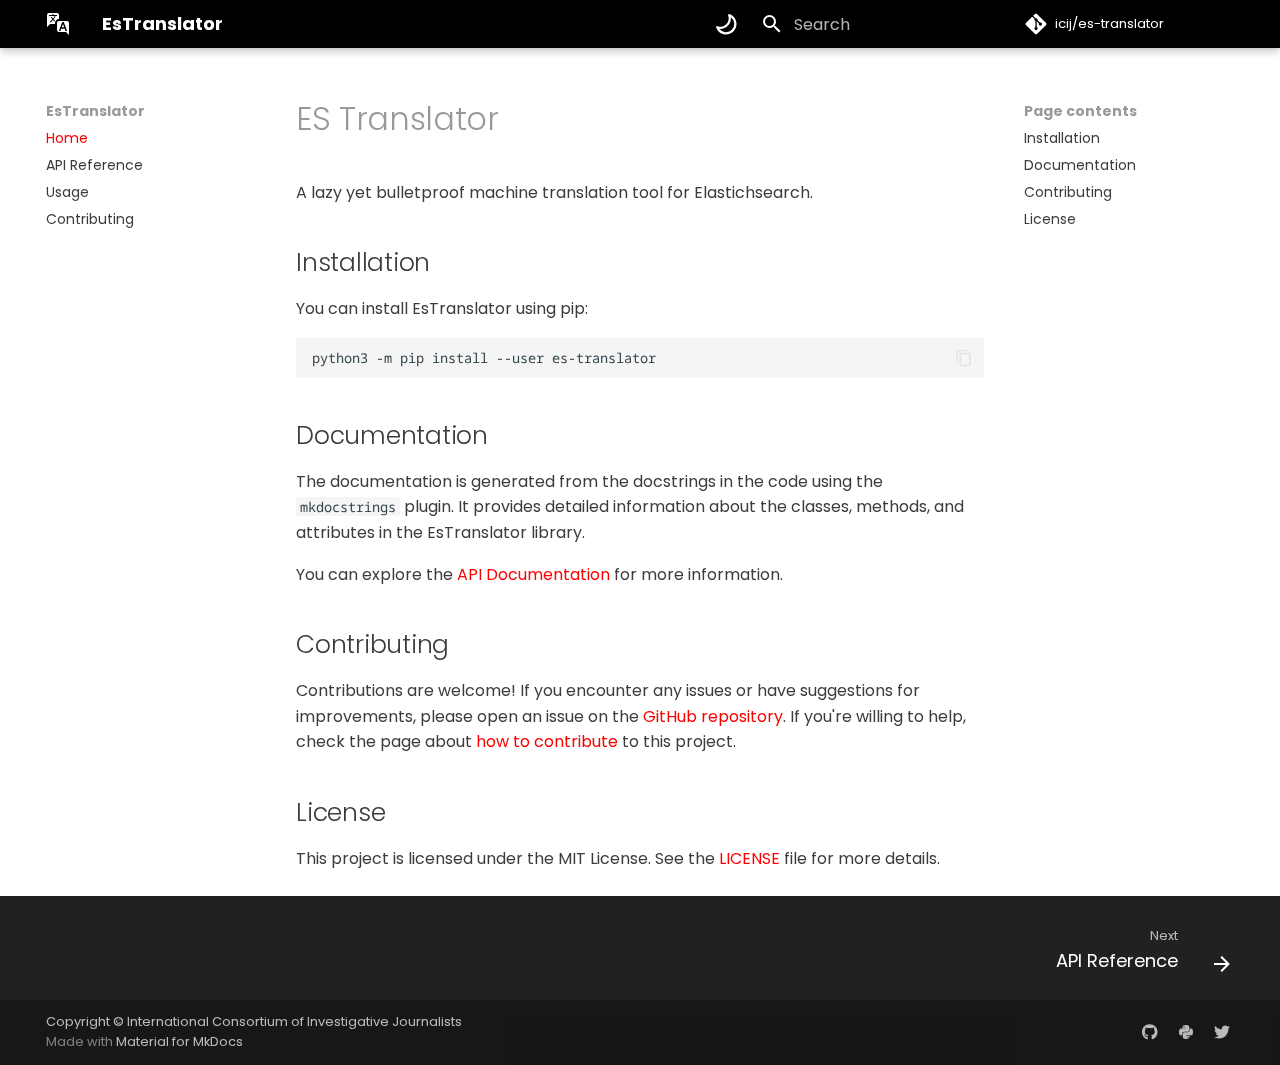
==== index.html @ 45d52f70 "Deployed 15269f0 with MkDocs version: 1.4.3" ====
<!doctype html><html lang=en class=no-js> <head><meta charset=utf-8><meta name=viewport content="width=device-width,initial-scale=1"><meta name=description content="A lazy yet bulletproof machine translation tool for Elastichsearch."><link href=api/ rel=next><link rel=icon href=.><meta name=generator content="mkdocs-1.4.3, mkdocs-material-9.1.16"><title>EsTranslator</title><link rel=stylesheet href=assets/stylesheets/main.26e3688c.min.css><link rel=stylesheet href=assets/stylesheets/palette.ecc896b0.min.css><link rel=preconnect href=https://fonts.gstatic.com crossorigin><link rel=stylesheet href="https://fonts.googleapis.com/css?family=Poppins:300,300i,400,400i,700,700i%7CNoto+Sans+Mono:400,400i,700,700i&display=fallback"><style>:root{--md-text-font:"Poppins";--md-code-font:"Noto Sans Mono"}</style><link rel=stylesheet href=assets/_mkdocstrings.css><link rel=stylesheet href=stylesheets/extra.css><script>__md_scope=new URL(".",location),__md_hash=e=>[...e].reduce((e,_)=>(e<<5)-e+_.charCodeAt(0),0),__md_get=(e,_=localStorage,t=__md_scope)=>JSON.parse(_.getItem(t.pathname+"."+e)),__md_set=(e,_,t=localStorage,a=__md_scope)=>{try{t.setItem(a.pathname+"."+e,JSON.stringify(_))}catch(e){}}</script><meta property=og:type content=website><meta property=og:title content=Home><meta property=og:description content="A lazy yet bulletproof machine translation tool for Elastichsearch."><meta property=og:image content=./assets/images/social/index.png><meta property=og:image:type content=image/png><meta property=og:image:width content=1200><meta property=og:image:height content=630><meta property=og:url content=None><meta name=twitter:card content=summary_large_image><meta name=twitter:title content=Home><meta name=twitter:description content="A lazy yet bulletproof machine translation tool for Elastichsearch."><meta name=twitter:image content=./assets/images/social/index.png></head> <body dir=ltr data-md-color-scheme=icij-light data-md-color-primary=indigo data-md-color-accent=indigo> <script>var palette=__md_get("__palette");if(palette&&"object"==typeof palette.color)for(var key of Object.keys(palette.color))document.body.setAttribute("data-md-color-"+key,palette.color[key])</script> <input class=md-toggle data-md-toggle=drawer type=checkbox id=__drawer autocomplete=off> <input class=md-toggle data-md-toggle=search type=checkbox id=__search autocomplete=off> <label class=md-overlay for=__drawer></label> <div data-md-component=skip> <a href=#es-translator class=md-skip> Skip to content </a> </div> <div data-md-component=announce> </div> <header class="md-header md-header--shadow" data-md-component=header> <nav class="md-header__inner md-grid" aria-label=Header> <a href=. title=EsTranslator class="md-header__button md-logo" aria-label=EsTranslator data-md-component=logo> <svg xmlns=http://www.w3.org/2000/svg viewbox="0 0 24 24"><path d="M11 1H3c-1.1 0-2 .9-2 2v12l3-3h5v-1c0-2.2 1.79-4 4-4V3c0-1.1-.9-2-2-2m0 3H9.5c-.34 1.19-.96 2.3-1.82 3.26l-.02.02 1.26 1.25-.37 1.01L7 8l-2.5 2.5-.69-.73 2.53-2.49A8.58 8.58 0 0 1 4.86 5h.99c.31.6.69 1.17 1.15 1.68A7.69 7.69 0 0 0 8.57 4H3V3h3.5V2h1v1H11v1m10 5h-8c-1.1 0-2 .9-2 2v7c0 1.1.9 2 2 2h7l3 3V11c0-1.1-.9-2-2-2m-1.37 10-.85-2.25h-3.56L14.38 19h-1.5l3.37-9h1.5l3.38 9h-1.5M17 12l1.22 3.25h-2.43L17 12Z"/></svg> </a> <label class="md-header__button md-icon" for=__drawer> <svg xmlns=http://www.w3.org/2000/svg viewbox="0 0 24 24"><path d="M3 6h18v2H3V6m0 5h18v2H3v-2m0 5h18v2H3v-2Z"/></svg> </label> <div class=md-header__title data-md-component=header-title> <div class=md-header__ellipsis> <div class=md-header__topic> <span class=md-ellipsis> EsTranslator </span> </div> <div class=md-header__topic data-md-component=header-topic> <span class=md-ellipsis> Home </span> </div> </div> </div> <form class=md-header__option data-md-component=palette> <input class=md-option data-md-color-media="(prefers-color-scheme: light)" data-md-color-scheme=icij-light data-md-color-primary=indigo data-md-color-accent=indigo aria-label="Switch to dark theme" type=radio name=__palette id=__palette_1> <label class="md-header__button md-icon" title="Switch to dark theme" for=__palette_2 hidden> <svg xmlns=http://www.w3.org/2000/svg viewbox="0 0 16 16"><path d="M9.598 1.591a.749.749 0 0 1 .785-.175 7.001 7.001 0 1 1-8.967 8.967.75.75 0 0 1 .961-.96 5.5 5.5 0 0 0 7.046-7.046.75.75 0 0 1 .175-.786Zm1.616 1.945a7 7 0 0 1-7.678 7.678 5.499 5.499 0 1 0 7.678-7.678Z"/></svg> </label> <input class=md-option data-md-color-media="(prefers-color-scheme: dark)" data-md-color-scheme=icij-dark data-md-color-primary=indigo data-md-color-accent=indigo aria-label="Switch to light theme" type=radio name=__palette id=__palette_2> <label class="md-header__button md-icon" title="Switch to light theme" for=__palette_1 hidden> <svg xmlns=http://www.w3.org/2000/svg viewbox="0 0 16 16"><path d="M8 12a4 4 0 1 1 0-8 4 4 0 0 1 0 8Zm0-1.5a2.5 2.5 0 1 0 0-5 2.5 2.5 0 0 0 0 5Zm5.657-8.157a.75.75 0 0 1 0 1.061l-1.061 1.06a.749.749 0 0 1-1.275-.326.749.749 0 0 1 .215-.734l1.06-1.06a.75.75 0 0 1 1.06 0Zm-9.193 9.193a.75.75 0 0 1 0 1.06l-1.06 1.061a.75.75 0 1 1-1.061-1.06l1.06-1.061a.75.75 0 0 1 1.061 0ZM8 0a.75.75 0 0 1 .75.75v1.5a.75.75 0 0 1-1.5 0V.75A.75.75 0 0 1 8 0ZM3 8a.75.75 0 0 1-.75.75H.75a.75.75 0 0 1 0-1.5h1.5A.75.75 0 0 1 3 8Zm13 0a.75.75 0 0 1-.75.75h-1.5a.75.75 0 0 1 0-1.5h1.5A.75.75 0 0 1 16 8Zm-8 5a.75.75 0 0 1 .75.75v1.5a.75.75 0 0 1-1.5 0v-1.5A.75.75 0 0 1 8 13Zm3.536-1.464a.75.75 0 0 1 1.06 0l1.061 1.06a.75.75 0 0 1-1.06 1.061l-1.061-1.06a.75.75 0 0 1 0-1.061ZM2.343 2.343a.75.75 0 0 1 1.061 0l1.06 1.061a.751.751 0 0 1-.018 1.042.751.751 0 0 1-1.042.018l-1.06-1.06a.75.75 0 0 1 0-1.06Z"/></svg> </label> </form> <label class="md-header__button md-icon" for=__search> <svg xmlns=http://www.w3.org/2000/svg viewbox="0 0 24 24"><path d="M9.5 3A6.5 6.5 0 0 1 16 9.5c0 1.61-.59 3.09-1.56 4.23l.27.27h.79l5 5-1.5 1.5-5-5v-.79l-.27-.27A6.516 6.516 0 0 1 9.5 16 6.5 6.5 0 0 1 3 9.5 6.5 6.5 0 0 1 9.5 3m0 2C7 5 5 7 5 9.5S7 14 9.5 14 14 12 14 9.5 12 5 9.5 5Z"/></svg> </label> <div class=md-search data-md-component=search role=dialog> <label class=md-search__overlay for=__search></label> <div class=md-search__inner role=search> <form class=md-search__form name=search> <input type=text class=md-search__input name=query aria-label=Search placeholder=Search autocapitalize=off autocorrect=off autocomplete=off spellcheck=false data-md-component=search-query required> <label class="md-search__icon md-icon" for=__search> <svg xmlns=http://www.w3.org/2000/svg viewbox="0 0 24 24"><path d="M9.5 3A6.5 6.5 0 0 1 16 9.5c0 1.61-.59 3.09-1.56 4.23l.27.27h.79l5 5-1.5 1.5-5-5v-.79l-.27-.27A6.516 6.516 0 0 1 9.5 16 6.5 6.5 0 0 1 3 9.5 6.5 6.5 0 0 1 9.5 3m0 2C7 5 5 7 5 9.5S7 14 9.5 14 14 12 14 9.5 12 5 9.5 5Z"/></svg> <svg xmlns=http://www.w3.org/2000/svg viewbox="0 0 24 24"><path d="M20 11v2H8l5.5 5.5-1.42 1.42L4.16 12l7.92-7.92L13.5 5.5 8 11h12Z"/></svg> </label> <nav class=md-search__options aria-label=Search> <a href=javascript:void(0) class="md-search__icon md-icon" title=Share aria-label=Share data-clipboard data-clipboard-text data-md-component=search-share tabindex=-1> <svg xmlns=http://www.w3.org/2000/svg viewbox="0 0 24 24"><path d="M18 16.08c-.76 0-1.44.3-1.96.77L8.91 12.7c.05-.23.09-.46.09-.7 0-.24-.04-.47-.09-.7l7.05-4.11c.54.5 1.25.81 2.04.81a3 3 0 0 0 3-3 3 3 0 0 0-3-3 3 3 0 0 0-3 3c0 .24.04.47.09.7L8.04 9.81C7.5 9.31 6.79 9 6 9a3 3 0 0 0-3 3 3 3 0 0 0 3 3c.79 0 1.5-.31 2.04-.81l7.12 4.15c-.05.21-.08.43-.08.66 0 1.61 1.31 2.91 2.92 2.91 1.61 0 2.92-1.3 2.92-2.91A2.92 2.92 0 0 0 18 16.08Z"/></svg> </a> <button type=reset class="md-search__icon md-icon" title=Clear aria-label=Clear tabindex=-1> <svg xmlns=http://www.w3.org/2000/svg viewbox="0 0 24 24"><path d="M19 6.41 17.59 5 12 10.59 6.41 5 5 6.41 10.59 12 5 17.59 6.41 19 12 13.41 17.59 19 19 17.59 13.41 12 19 6.41Z"/></svg> </button> </nav> <div class=md-search__suggest data-md-component=search-suggest></div> </form> <div class=md-search__output> <div class=md-search__scrollwrap data-md-scrollfix> <div class=md-search-result data-md-component=search-result> <div class=md-search-result__meta> Initializing search </div> <ol class=md-search-result__list role=presentation></ol> </div> </div> </div> </div> </div> <div class=md-header__source> <a href=https://github.com/icij/es-translator title="Go to repository" class=md-source data-md-component=source> <div class="md-source__icon md-icon"> <svg xmlns=http://www.w3.org/2000/svg viewbox="0 0 448 512"><!-- Font Awesome Free 6.4.0 by @fontawesome - https://fontawesome.com License - https://fontawesome.com/license/free (Icons: CC BY 4.0, Fonts: SIL OFL 1.1, Code: MIT License) Copyright 2023 Fonticons, Inc.--><path d="M439.55 236.05 244 40.45a28.87 28.87 0 0 0-40.81 0l-40.66 40.63 51.52 51.52c27.06-9.14 52.68 16.77 43.39 43.68l49.66 49.66c34.23-11.8 61.18 31 35.47 56.69-26.49 26.49-70.21-2.87-56-37.34L240.22 199v121.85c25.3 12.54 22.26 41.85 9.08 55a34.34 34.34 0 0 1-48.55 0c-17.57-17.6-11.07-46.91 11.25-56v-123c-20.8-8.51-24.6-30.74-18.64-45L142.57 101 8.45 235.14a28.86 28.86 0 0 0 0 40.81l195.61 195.6a28.86 28.86 0 0 0 40.8 0l194.69-194.69a28.86 28.86 0 0 0 0-40.81z"/></svg> </div> <div class=md-source__repository> icij/es-translator </div> </a> </div> </nav> </header> <div class=md-container data-md-component=container> <main class=md-main data-md-component=main> <div class="md-main__inner md-grid"> <div class="md-sidebar md-sidebar--primary" data-md-component=sidebar data-md-type=navigation> <div class=md-sidebar__scrollwrap> <div class=md-sidebar__inner> <nav class="md-nav md-nav--primary" aria-label=Navigation data-md-level=0> <label class=md-nav__title for=__drawer> <a href=. title=EsTranslator class="md-nav__button md-logo" aria-label=EsTranslator data-md-component=logo> <svg xmlns=http://www.w3.org/2000/svg viewbox="0 0 24 24"><path d="M11 1H3c-1.1 0-2 .9-2 2v12l3-3h5v-1c0-2.2 1.79-4 4-4V3c0-1.1-.9-2-2-2m0 3H9.5c-.34 1.19-.96 2.3-1.82 3.26l-.02.02 1.26 1.25-.37 1.01L7 8l-2.5 2.5-.69-.73 2.53-2.49A8.58 8.58 0 0 1 4.86 5h.99c.31.6.69 1.17 1.15 1.68A7.69 7.69 0 0 0 8.57 4H3V3h3.5V2h1v1H11v1m10 5h-8c-1.1 0-2 .9-2 2v7c0 1.1.9 2 2 2h7l3 3V11c0-1.1-.9-2-2-2m-1.37 10-.85-2.25h-3.56L14.38 19h-1.5l3.37-9h1.5l3.38 9h-1.5M17 12l1.22 3.25h-2.43L17 12Z"/></svg> </a> EsTranslator </label> <div class=md-nav__source> <a href=https://github.com/icij/es-translator title="Go to repository" class=md-source data-md-component=source> <div class="md-source__icon md-icon"> <svg xmlns=http://www.w3.org/2000/svg viewbox="0 0 448 512"><!-- Font Awesome Free 6.4.0 by @fontawesome - https://fontawesome.com License - https://fontawesome.com/license/free (Icons: CC BY 4.0, Fonts: SIL OFL 1.1, Code: MIT License) Copyright 2023 Fonticons, Inc.--><path d="M439.55 236.05 244 40.45a28.87 28.87 0 0 0-40.81 0l-40.66 40.63 51.52 51.52c27.06-9.14 52.68 16.77 43.39 43.68l49.66 49.66c34.23-11.8 61.18 31 35.47 56.69-26.49 26.49-70.21-2.87-56-37.34L240.22 199v121.85c25.3 12.54 22.26 41.85 9.08 55a34.34 34.34 0 0 1-48.55 0c-17.57-17.6-11.07-46.91 11.25-56v-123c-20.8-8.51-24.6-30.74-18.64-45L142.57 101 8.45 235.14a28.86 28.86 0 0 0 0 40.81l195.61 195.6a28.86 28.86 0 0 0 40.8 0l194.69-194.69a28.86 28.86 0 0 0 0-40.81z"/></svg> </div> <div class=md-source__repository> icij/es-translator </div> </a> </div> <ul class=md-nav__list data-md-scrollfix> <li class="md-nav__item md-nav__item--active"> <input class="md-nav__toggle md-toggle" type=checkbox id=__toc> <label class="md-nav__link md-nav__link--active" for=__toc> Home <span class="md-nav__icon md-icon"></span> </label> <a href=. class="md-nav__link md-nav__link--active"> Home </a> <nav class="md-nav md-nav--secondary" aria-label="Page contents"> <label class=md-nav__title for=__toc> <span class="md-nav__icon md-icon"></span> Page contents </label> <ul class=md-nav__list data-md-component=toc data-md-scrollfix> <li class=md-nav__item> <a href=#installation class=md-nav__link> Installation </a> </li> <li class=md-nav__item> <a href=#documentation class=md-nav__link> Documentation </a> </li> <li class=md-nav__item> <a href=#contributing class=md-nav__link> Contributing </a> </li> <li class=md-nav__item> <a href=#license class=md-nav__link> License </a> </li> </ul> </nav> </li> <li class=md-nav__item> <a href=api/ class=md-nav__link> API Reference </a> </li> <li class=md-nav__item> <a href=usage/ class=md-nav__link> Usage </a> </li> <li class=md-nav__item> <a href=contributing/ class=md-nav__link> Contributing </a> </li> </ul> </nav> </div> </div> </div> <div class="md-sidebar md-sidebar--secondary" data-md-component=sidebar data-md-type=toc> <div class=md-sidebar__scrollwrap> <div class=md-sidebar__inner> <nav class="md-nav md-nav--secondary" aria-label="Page contents"> <label class=md-nav__title for=__toc> <span class="md-nav__icon md-icon"></span> Page contents </label> <ul class=md-nav__list data-md-component=toc data-md-scrollfix> <li class=md-nav__item> <a href=#installation class=md-nav__link> Installation </a> </li> <li class=md-nav__item> <a href=#documentation class=md-nav__link> Documentation </a> </li> <li class=md-nav__item> <a href=#contributing class=md-nav__link> Contributing </a> </li> <li class=md-nav__item> <a href=#license class=md-nav__link> License </a> </li> </ul> </nav> </div> </div> </div> <div class=md-content data-md-component=content> <article class="md-content__inner md-typeset"> <h1 id=es-translator>ES Translator <a href=https://github.com/ICIJ/es-translator/actions><img alt src=https://img.shields.io/github/actions/workflow/status/icij/es-translator/main.yml></a> <a href=https://pypi.org/project/es-translator/ ><img alt src=https://img.shields.io/pypi/pyversions/es-translator></a><a class=headerlink href=#es-translator title="Permanent link">&para;</a></h1> <p>A lazy yet bulletproof machine translation tool for Elastichsearch.</p> <h2 id=installation>Installation<a class=headerlink href=#installation title="Permanent link">&para;</a></h2> <p>You can install EsTranslator using pip:</p> <div class=highlight><pre><span></span><code>python3<span class=w> </span>-m<span class=w> </span>pip<span class=w> </span>install<span class=w> </span>--user<span class=w> </span>es-translator
</code></pre></div> <h2 id=documentation>Documentation<a class=headerlink href=#documentation title="Permanent link">&para;</a></h2> <p>The documentation is generated from the docstrings in the code using the <code>mkdocstrings</code> plugin. It provides detailed information about the classes, methods, and attributes in the EsTranslator library.</p> <p>You can explore the <a href=api/ >API Documentation</a> for more information.</p> <h2 id=contributing>Contributing<a class=headerlink href=#contributing title="Permanent link">&para;</a></h2> <p>Contributions are welcome! If you encounter any issues or have suggestions for improvements, please open an issue on the <a href=https://github.com/icij/es-translator>GitHub repository</a>. If you're willing to help, check the page about <a href=contributing/ >how to contribute</a> to this project.</p> <h2 id=license>License<a class=headerlink href=#license title="Permanent link">&para;</a></h2> <p>This project is licensed under the MIT License. See the <a href=https://github.com/icij/es-translator/blob/main/LICENSE.md>LICENSE</a> file for more details.</p> </article> </div> <script>var tabs=__md_get("__tabs");if(Array.isArray(tabs))e:for(var set of document.querySelectorAll(".tabbed-set")){var tab,labels=set.querySelector(".tabbed-labels");for(tab of tabs)for(var label of labels.getElementsByTagName("label"))if(label.innerText.trim()===tab){var input=document.getElementById(label.htmlFor);input.checked=!0;continue e}}</script> </div> <button type=button class="md-top md-icon" data-md-component=top hidden> <svg xmlns=http://www.w3.org/2000/svg viewbox="0 0 24 24"><path d="M13 20h-2V8l-5.5 5.5-1.42-1.42L12 4.16l7.92 7.92-1.42 1.42L13 8v12Z"/></svg> Back to top </button> </main> <footer class=md-footer> <nav class="md-footer__inner md-grid" aria-label=Footer> <a href=api/ class="md-footer__link md-footer__link--next" aria-label="Next: API Reference" rel=next> <div class=md-footer__title> <span class=md-footer__direction> Next </span> <div class=md-ellipsis> API Reference </div> </div> <div class="md-footer__button md-icon"> <svg xmlns=http://www.w3.org/2000/svg viewbox="0 0 24 24"><path d="M4 11v2h12l-5.5 5.5 1.42 1.42L19.84 12l-7.92-7.92L10.5 5.5 16 11H4Z"/></svg> </div> </a> </nav> <div class="md-footer-meta md-typeset"> <div class="md-footer-meta__inner md-grid"> <div class=md-copyright> <div class=md-copyright__highlight> Copyright &copy; International Consortium of Investigative Journalists </div> Made with <a href=https://squidfunk.github.io/mkdocs-material/ target=_blank rel=noopener> Material for MkDocs </a> </div> <div class=md-social> <a href=https://github.com/ICIJ/es-translator target=_blank rel=noopener title=github.com class=md-social__link> <svg xmlns=http://www.w3.org/2000/svg viewbox="0 0 496 512"><!-- Font Awesome Free 6.4.0 by @fontawesome - https://fontawesome.com License - https://fontawesome.com/license/free (Icons: CC BY 4.0, Fonts: SIL OFL 1.1, Code: MIT License) Copyright 2023 Fonticons, Inc.--><path d="M165.9 397.4c0 2-2.3 3.6-5.2 3.6-3.3.3-5.6-1.3-5.6-3.6 0-2 2.3-3.6 5.2-3.6 3-.3 5.6 1.3 5.6 3.6zm-31.1-4.5c-.7 2 1.3 4.3 4.3 4.9 2.6 1 5.6 0 6.2-2s-1.3-4.3-4.3-5.2c-2.6-.7-5.5.3-6.2 2.3zm44.2-1.7c-2.9.7-4.9 2.6-4.6 4.9.3 2 2.9 3.3 5.9 2.6 2.9-.7 4.9-2.6 4.6-4.6-.3-1.9-3-3.2-5.9-2.9zM244.8 8C106.1 8 0 113.3 0 252c0 110.9 69.8 205.8 169.5 239.2 12.8 2.3 17.3-5.6 17.3-12.1 0-6.2-.3-40.4-.3-61.4 0 0-70 15-84.7-29.8 0 0-11.4-29.1-27.8-36.6 0 0-22.9-15.7 1.6-15.4 0 0 24.9 2 38.6 25.8 21.9 38.6 58.6 27.5 72.9 20.9 2.3-16 8.8-27.1 16-33.7-55.9-6.2-112.3-14.3-112.3-110.5 0-27.5 7.6-41.3 23.6-58.9-2.6-6.5-11.1-33.3 2.6-67.9 20.9-6.5 69 27 69 27 20-5.6 41.5-8.5 62.8-8.5s42.8 2.9 62.8 8.5c0 0 48.1-33.6 69-27 13.7 34.7 5.2 61.4 2.6 67.9 16 17.7 25.8 31.5 25.8 58.9 0 96.5-58.9 104.2-114.8 110.5 9.2 7.9 17 22.9 17 46.4 0 33.7-.3 75.4-.3 83.6 0 6.5 4.6 14.4 17.3 12.1C428.2 457.8 496 362.9 496 252 496 113.3 383.5 8 244.8 8zM97.2 352.9c-1.3 1-1 3.3.7 5.2 1.6 1.6 3.9 2.3 5.2 1 1.3-1 1-3.3-.7-5.2-1.6-1.6-3.9-2.3-5.2-1zm-10.8-8.1c-.7 1.3.3 2.9 2.3 3.9 1.6 1 3.6.7 4.3-.7.7-1.3-.3-2.9-2.3-3.9-2-.6-3.6-.3-4.3.7zm32.4 35.6c-1.6 1.3-1 4.3 1.3 6.2 2.3 2.3 5.2 2.6 6.5 1 1.3-1.3.7-4.3-1.3-6.2-2.2-2.3-5.2-2.6-6.5-1zm-11.4-14.7c-1.6 1-1.6 3.6 0 5.9 1.6 2.3 4.3 3.3 5.6 2.3 1.6-1.3 1.6-3.9 0-6.2-1.4-2.3-4-3.3-5.6-2z"/></svg> </a> <a href=https://pypi.org/project/es-translator/ target=_blank rel=noopener title=pypi.org class=md-social__link> <svg xmlns=http://www.w3.org/2000/svg viewbox="0 0 448 512"><!-- Font Awesome Free 6.4.0 by @fontawesome - https://fontawesome.com License - https://fontawesome.com/license/free (Icons: CC BY 4.0, Fonts: SIL OFL 1.1, Code: MIT License) Copyright 2023 Fonticons, Inc.--><path d="M439.8 200.5c-7.7-30.9-22.3-54.2-53.4-54.2h-40.1v47.4c0 36.8-31.2 67.8-66.8 67.8H172.7c-29.2 0-53.4 25-53.4 54.3v101.8c0 29 25.2 46 53.4 54.3 33.8 9.9 66.3 11.7 106.8 0 26.9-7.8 53.4-23.5 53.4-54.3v-40.7H226.2v-13.6h160.2c31.1 0 42.6-21.7 53.4-54.2 11.2-33.5 10.7-65.7 0-108.6zM286.2 404c11.1 0 20.1 9.1 20.1 20.3 0 11.3-9 20.4-20.1 20.4-11 0-20.1-9.2-20.1-20.4.1-11.3 9.1-20.3 20.1-20.3zM167.8 248.1h106.8c29.7 0 53.4-24.5 53.4-54.3V91.9c0-29-24.4-50.7-53.4-55.6-35.8-5.9-74.7-5.6-106.8.1-45.2 8-53.4 24.7-53.4 55.6v40.7h106.9v13.6h-147c-31.1 0-58.3 18.7-66.8 54.2-9.8 40.7-10.2 66.1 0 108.6 7.6 31.6 25.7 54.2 56.8 54.2H101v-48.8c0-35.3 30.5-66.4 66.8-66.4zm-6.7-142.6c-11.1 0-20.1-9.1-20.1-20.3.1-11.3 9-20.4 20.1-20.4 11 0 20.1 9.2 20.1 20.4s-9 20.3-20.1 20.3z"/></svg> </a> <a href=https://twitter.com/ICIJorg target=_blank rel=noopener title=twitter.com class=md-social__link> <svg xmlns=http://www.w3.org/2000/svg viewbox="0 0 512 512"><!-- Font Awesome Free 6.4.0 by @fontawesome - https://fontawesome.com License - https://fontawesome.com/license/free (Icons: CC BY 4.0, Fonts: SIL OFL 1.1, Code: MIT License) Copyright 2023 Fonticons, Inc.--><path d="M459.37 151.716c.325 4.548.325 9.097.325 13.645 0 138.72-105.583 298.558-298.558 298.558-59.452 0-114.68-17.219-161.137-47.106 8.447.974 16.568 1.299 25.34 1.299 49.055 0 94.213-16.568 130.274-44.832-46.132-.975-84.792-31.188-98.112-72.772 6.498.974 12.995 1.624 19.818 1.624 9.421 0 18.843-1.3 27.614-3.573-48.081-9.747-84.143-51.98-84.143-102.985v-1.299c13.969 7.797 30.214 12.67 47.431 13.319-28.264-18.843-46.781-51.005-46.781-87.391 0-19.492 5.197-37.36 14.294-52.954 51.655 63.675 129.3 105.258 216.365 109.807-1.624-7.797-2.599-15.918-2.599-24.04 0-57.828 46.782-104.934 104.934-104.934 30.213 0 57.502 12.67 76.67 33.137 23.715-4.548 46.456-13.32 66.599-25.34-7.798 24.366-24.366 44.833-46.132 57.827 21.117-2.273 41.584-8.122 60.426-16.243-14.292 20.791-32.161 39.308-52.628 54.253z"/></svg> </a> </div> </div> </div> </footer> </div> <div class=md-dialog data-md-component=dialog> <div class="md-dialog__inner md-typeset"></div> </div> <script id=__config type=application/json>{"base": ".", "features": ["content.tabs.link", "announce.dismiss", "content.code.copy", "navigation.footer", "navigation.top", "search.highlight", "search.share", "search.suggest", "toc.follow"], "search": "assets/javascripts/workers/search.208ed371.min.js", "translations": {"clipboard.copied": "Copied to clipboard", "clipboard.copy": "Copy to clipboard", "search.result.more.one": "1 more on this page", "search.result.more.other": "# more on this page", "search.result.none": "No matching documents", "search.result.one": "1 matching document", "search.result.other": "# matching documents", "search.result.placeholder": "Type to start searching", "search.result.term.missing": "Missing", "select.version": "Select version"}}</script> <script src=assets/javascripts/bundle.a51614de.min.js></script> </body> </html>
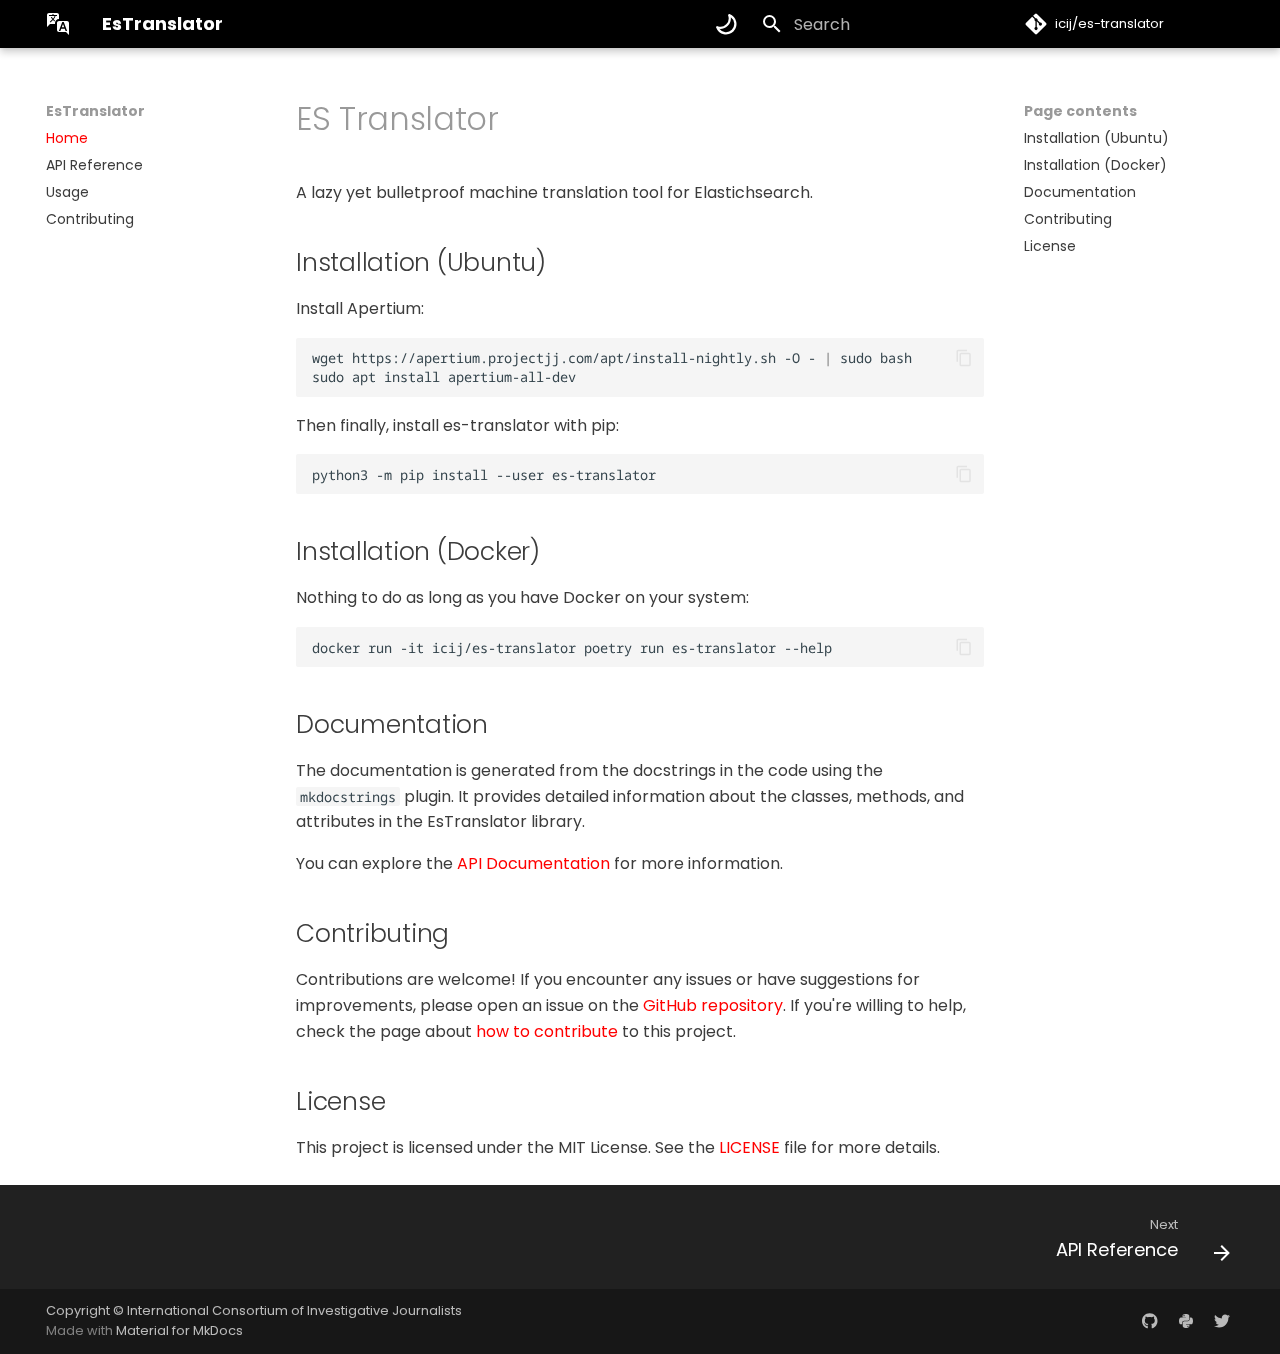
==== commit 257870d7: "Deployed 36d0249 with MkDocs version: 1.4.3" ====
--- a/index.html
+++ b/index.html
@@ -1,2 +1,5 @@
-<!doctype html><html lang=en class=no-js> <head><meta charset=utf-8><meta name=viewport content="width=device-width,initial-scale=1"><meta name=description content="A lazy yet bulletproof machine translation tool for Elastichsearch."><link href=api/ rel=next><link rel=icon href=.><meta name=generator content="mkdocs-1.4.3, mkdocs-material-9.1.16"><title>EsTranslator</title><link rel=stylesheet href=assets/stylesheets/main.26e3688c.min.css><link rel=stylesheet href=assets/stylesheets/palette.ecc896b0.min.css><link rel=preconnect href=https://fonts.gstatic.com crossorigin><link rel=stylesheet href="https://fonts.googleapis.com/css?family=Poppins:300,300i,400,400i,700,700i%7CNoto+Sans+Mono:400,400i,700,700i&display=fallback"><style>:root{--md-text-font:"Poppins";--md-code-font:"Noto Sans Mono"}</style><link rel=stylesheet href=assets/_mkdocstrings.css><link rel=stylesheet href=stylesheets/extra.css><script>__md_scope=new URL(".",location),__md_hash=e=>[...e].reduce((e,_)=>(e<<5)-e+_.charCodeAt(0),0),__md_get=(e,_=localStorage,t=__md_scope)=>JSON.parse(_.getItem(t.pathname+"."+e)),__md_set=(e,_,t=localStorage,a=__md_scope)=>{try{t.setItem(a.pathname+"."+e,JSON.stringify(_))}catch(e){}}</script><meta property=og:type content=website><meta property=og:title content=Home><meta property=og:description content="A lazy yet bulletproof machine translation tool for Elastichsearch."><meta property=og:image content=./assets/images/social/index.png><meta property=og:image:type content=image/png><meta property=og:image:width content=1200><meta property=og:image:height content=630><meta property=og:url content=None><meta name=twitter:card content=summary_large_image><meta name=twitter:title content=Home><meta name=twitter:description content="A lazy yet bulletproof machine translation tool for Elastichsearch."><meta name=twitter:image content=./assets/images/social/index.png></head> <body dir=ltr data-md-color-scheme=icij-light data-md-color-primary=indigo data-md-color-accent=indigo> <script>var palette=__md_get("__palette");if(palette&&"object"==typeof palette.color)for(var key of Object.keys(palette.color))document.body.setAttribute("data-md-color-"+key,palette.color[key])</script> <input class=md-toggle data-md-toggle=drawer type=checkbox id=__drawer autocomplete=off> <input class=md-toggle data-md-toggle=search type=checkbox id=__search autocomplete=off> <label class=md-overlay for=__drawer></label> <div data-md-component=skip> <a href=#es-translator class=md-skip> Skip to content </a> </div> <div data-md-component=announce> </div> <header class="md-header md-header--shadow" data-md-component=header> <nav class="md-header__inner md-grid" aria-label=Header> <a href=. title=EsTranslator class="md-header__button md-logo" aria-label=EsTranslator data-md-component=logo> <svg xmlns=http://www.w3.org/2000/svg viewbox="0 0 24 24"><path d="M11 1H3c-1.1 0-2 .9-2 2v12l3-3h5v-1c0-2.2 1.79-4 4-4V3c0-1.1-.9-2-2-2m0 3H9.5c-.34 1.19-.96 2.3-1.82 3.26l-.02.02 1.26 1.25-.37 1.01L7 8l-2.5 2.5-.69-.73 2.53-2.49A8.58 8.58 0 0 1 4.86 5h.99c.31.6.69 1.17 1.15 1.68A7.69 7.69 0 0 0 8.57 4H3V3h3.5V2h1v1H11v1m10 5h-8c-1.1 0-2 .9-2 2v7c0 1.1.9 2 2 2h7l3 3V11c0-1.1-.9-2-2-2m-1.37 10-.85-2.25h-3.56L14.38 19h-1.5l3.37-9h1.5l3.38 9h-1.5M17 12l1.22 3.25h-2.43L17 12Z"/></svg> </a> <label class="md-header__button md-icon" for=__drawer> <svg xmlns=http://www.w3.org/2000/svg viewbox="0 0 24 24"><path d="M3 6h18v2H3V6m0 5h18v2H3v-2m0 5h18v2H3v-2Z"/></svg> </label> <div class=md-header__title data-md-component=header-title> <div class=md-header__ellipsis> <div class=md-header__topic> <span class=md-ellipsis> EsTranslator </span> </div> <div class=md-header__topic data-md-component=header-topic> <span class=md-ellipsis> Home </span> </div> </div> </div> <form class=md-header__option data-md-component=palette> <input class=md-option data-md-color-media="(prefers-color-scheme: light)" data-md-color-scheme=icij-light data-md-color-primary=indigo data-md-color-accent=indigo aria-label="Switch to dark theme" type=radio name=__palette id=__palette_1> <label class="md-header__button md-icon" title="Switch to dark theme" for=__palette_2 hidden> <svg xmlns=http://www.w3.org/2000/svg viewbox="0 0 16 16"><path d="M9.598 1.591a.749.749 0 0 1 .785-.175 7.001 7.001 0 1 1-8.967 8.967.75.75 0 0 1 .961-.96 5.5 5.5 0 0 0 7.046-7.046.75.75 0 0 1 .175-.786Zm1.616 1.945a7 7 0 0 1-7.678 7.678 5.499 5.499 0 1 0 7.678-7.678Z"/></svg> </label> <input class=md-option data-md-color-media="(prefers-color-scheme: dark)" data-md-color-scheme=icij-dark data-md-color-primary=indigo data-md-color-accent=indigo aria-label="Switch to light theme" type=radio name=__palette id=__palette_2> <label class="md-header__button md-icon" title="Switch to light theme" for=__palette_1 hidden> <svg xmlns=http://www.w3.org/2000/svg viewbox="0 0 16 16"><path d="M8 12a4 4 0 1 1 0-8 4 4 0 0 1 0 8Zm0-1.5a2.5 2.5 0 1 0 0-5 2.5 2.5 0 0 0 0 5Zm5.657-8.157a.75.75 0 0 1 0 1.061l-1.061 1.06a.749.749 0 0 1-1.275-.326.749.749 0 0 1 .215-.734l1.06-1.06a.75.75 0 0 1 1.06 0Zm-9.193 9.193a.75.75 0 0 1 0 1.06l-1.06 1.061a.75.75 0 1 1-1.061-1.06l1.06-1.061a.75.75 0 0 1 1.061 0ZM8 0a.75.75 0 0 1 .75.75v1.5a.75.75 0 0 1-1.5 0V.75A.75.75 0 0 1 8 0ZM3 8a.75.75 0 0 1-.75.75H.75a.75.75 0 0 1 0-1.5h1.5A.75.75 0 0 1 3 8Zm13 0a.75.75 0 0 1-.75.75h-1.5a.75.75 0 0 1 0-1.5h1.5A.75.75 0 0 1 16 8Zm-8 5a.75.75 0 0 1 .75.75v1.5a.75.75 0 0 1-1.5 0v-1.5A.75.75 0 0 1 8 13Zm3.536-1.464a.75.75 0 0 1 1.06 0l1.061 1.06a.75.75 0 0 1-1.06 1.061l-1.061-1.06a.75.75 0 0 1 0-1.061ZM2.343 2.343a.75.75 0 0 1 1.061 0l1.06 1.061a.751.751 0 0 1-.018 1.042.751.751 0 0 1-1.042.018l-1.06-1.06a.75.75 0 0 1 0-1.06Z"/></svg> </label> </form> <label class="md-header__button md-icon" for=__search> <svg xmlns=http://www.w3.org/2000/svg viewbox="0 0 24 24"><path d="M9.5 3A6.5 6.5 0 0 1 16 9.5c0 1.61-.59 3.09-1.56 4.23l.27.27h.79l5 5-1.5 1.5-5-5v-.79l-.27-.27A6.516 6.516 0 0 1 9.5 16 6.5 6.5 0 0 1 3 9.5 6.5 6.5 0 0 1 9.5 3m0 2C7 5 5 7 5 9.5S7 14 9.5 14 14 12 14 9.5 12 5 9.5 5Z"/></svg> </label> <div class=md-search data-md-component=search role=dialog> <label class=md-search__overlay for=__search></label> <div class=md-search__inner role=search> <form class=md-search__form name=search> <input type=text class=md-search__input name=query aria-label=Search placeholder=Search autocapitalize=off autocorrect=off autocomplete=off spellcheck=false data-md-component=search-query required> <label class="md-search__icon md-icon" for=__search> <svg xmlns=http://www.w3.org/2000/svg viewbox="0 0 24 24"><path d="M9.5 3A6.5 6.5 0 0 1 16 9.5c0 1.61-.59 3.09-1.56 4.23l.27.27h.79l5 5-1.5 1.5-5-5v-.79l-.27-.27A6.516 6.516 0 0 1 9.5 16 6.5 6.5 0 0 1 3 9.5 6.5 6.5 0 0 1 9.5 3m0 2C7 5 5 7 5 9.5S7 14 9.5 14 14 12 14 9.5 12 5 9.5 5Z"/></svg> <svg xmlns=http://www.w3.org/2000/svg viewbox="0 0 24 24"><path d="M20 11v2H8l5.5 5.5-1.42 1.42L4.16 12l7.92-7.92L13.5 5.5 8 11h12Z"/></svg> </label> <nav class=md-search__options aria-label=Search> <a href=javascript:void(0) class="md-search__icon md-icon" title=Share aria-label=Share data-clipboard data-clipboard-text data-md-component=search-share tabindex=-1> <svg xmlns=http://www.w3.org/2000/svg viewbox="0 0 24 24"><path d="M18 16.08c-.76 0-1.44.3-1.96.77L8.91 12.7c.05-.23.09-.46.09-.7 0-.24-.04-.47-.09-.7l7.05-4.11c.54.5 1.25.81 2.04.81a3 3 0 0 0 3-3 3 3 0 0 0-3-3 3 3 0 0 0-3 3c0 .24.04.47.09.7L8.04 9.81C7.5 9.31 6.79 9 6 9a3 3 0 0 0-3 3 3 3 0 0 0 3 3c.79 0 1.5-.31 2.04-.81l7.12 4.15c-.05.21-.08.43-.08.66 0 1.61 1.31 2.91 2.92 2.91 1.61 0 2.92-1.3 2.92-2.91A2.92 2.92 0 0 0 18 16.08Z"/></svg> </a> <button type=reset class="md-search__icon md-icon" title=Clear aria-label=Clear tabindex=-1> <svg xmlns=http://www.w3.org/2000/svg viewbox="0 0 24 24"><path d="M19 6.41 17.59 5 12 10.59 6.41 5 5 6.41 10.59 12 5 17.59 6.41 19 12 13.41 17.59 19 19 17.59 13.41 12 19 6.41Z"/></svg> </button> </nav> <div class=md-search__suggest data-md-component=search-suggest></div> </form> <div class=md-search__output> <div class=md-search__scrollwrap data-md-scrollfix> <div class=md-search-result data-md-component=search-result> <div class=md-search-result__meta> Initializing search </div> <ol class=md-search-result__list role=presentation></ol> </div> </div> </div> </div> </div> <div class=md-header__source> <a href=https://github.com/icij/es-translator title="Go to repository" class=md-source data-md-component=source> <div class="md-source__icon md-icon"> <svg xmlns=http://www.w3.org/2000/svg viewbox="0 0 448 512"><!-- Font Awesome Free 6.4.0 by @fontawesome - https://fontawesome.com License - https://fontawesome.com/license/free (Icons: CC BY 4.0, Fonts: SIL OFL 1.1, Code: MIT License) Copyright 2023 Fonticons, Inc.--><path d="M439.55 236.05 244 40.45a28.87 28.87 0 0 0-40.81 0l-40.66 40.63 51.52 51.52c27.06-9.14 52.68 16.77 43.39 43.68l49.66 49.66c34.23-11.8 61.18 31 35.47 56.69-26.49 26.49-70.21-2.87-56-37.34L240.22 199v121.85c25.3 12.54 22.26 41.85 9.08 55a34.34 34.34 0 0 1-48.55 0c-17.57-17.6-11.07-46.91 11.25-56v-123c-20.8-8.51-24.6-30.74-18.64-45L142.57 101 8.45 235.14a28.86 28.86 0 0 0 0 40.81l195.61 195.6a28.86 28.86 0 0 0 40.8 0l194.69-194.69a28.86 28.86 0 0 0 0-40.81z"/></svg> </div> <div class=md-source__repository> icij/es-translator </div> </a> </div> </nav> </header> <div class=md-container data-md-component=container> <main class=md-main data-md-component=main> <div class="md-main__inner md-grid"> <div class="md-sidebar md-sidebar--primary" data-md-component=sidebar data-md-type=navigation> <div class=md-sidebar__scrollwrap> <div class=md-sidebar__inner> <nav class="md-nav md-nav--primary" aria-label=Navigation data-md-level=0> <label class=md-nav__title for=__drawer> <a href=. title=EsTranslator class="md-nav__button md-logo" aria-label=EsTranslator data-md-component=logo> <svg xmlns=http://www.w3.org/2000/svg viewbox="0 0 24 24"><path d="M11 1H3c-1.1 0-2 .9-2 2v12l3-3h5v-1c0-2.2 1.79-4 4-4V3c0-1.1-.9-2-2-2m0 3H9.5c-.34 1.19-.96 2.3-1.82 3.26l-.02.02 1.26 1.25-.37 1.01L7 8l-2.5 2.5-.69-.73 2.53-2.49A8.58 8.58 0 0 1 4.86 5h.99c.31.6.69 1.17 1.15 1.68A7.69 7.69 0 0 0 8.57 4H3V3h3.5V2h1v1H11v1m10 5h-8c-1.1 0-2 .9-2 2v7c0 1.1.9 2 2 2h7l3 3V11c0-1.1-.9-2-2-2m-1.37 10-.85-2.25h-3.56L14.38 19h-1.5l3.37-9h1.5l3.38 9h-1.5M17 12l1.22 3.25h-2.43L17 12Z"/></svg> </a> EsTranslator </label> <div class=md-nav__source> <a href=https://github.com/icij/es-translator title="Go to repository" class=md-source data-md-component=source> <div class="md-source__icon md-icon"> <svg xmlns=http://www.w3.org/2000/svg viewbox="0 0 448 512"><!-- Font Awesome Free 6.4.0 by @fontawesome - https://fontawesome.com License - https://fontawesome.com/license/free (Icons: CC BY 4.0, Fonts: SIL OFL 1.1, Code: MIT License) Copyright 2023 Fonticons, Inc.--><path d="M439.55 236.05 244 40.45a28.87 28.87 0 0 0-40.81 0l-40.66 40.63 51.52 51.52c27.06-9.14 52.68 16.77 43.39 43.68l49.66 49.66c34.23-11.8 61.18 31 35.47 56.69-26.49 26.49-70.21-2.87-56-37.34L240.22 199v121.85c25.3 12.54 22.26 41.85 9.08 55a34.34 34.34 0 0 1-48.55 0c-17.57-17.6-11.07-46.91 11.25-56v-123c-20.8-8.51-24.6-30.74-18.64-45L142.57 101 8.45 235.14a28.86 28.86 0 0 0 0 40.81l195.61 195.6a28.86 28.86 0 0 0 40.8 0l194.69-194.69a28.86 28.86 0 0 0 0-40.81z"/></svg> </div> <div class=md-source__repository> icij/es-translator </div> </a> </div> <ul class=md-nav__list data-md-scrollfix> <li class="md-nav__item md-nav__item--active"> <input class="md-nav__toggle md-toggle" type=checkbox id=__toc> <label class="md-nav__link md-nav__link--active" for=__toc> Home <span class="md-nav__icon md-icon"></span> </label> <a href=. class="md-nav__link md-nav__link--active"> Home </a> <nav class="md-nav md-nav--secondary" aria-label="Page contents"> <label class=md-nav__title for=__toc> <span class="md-nav__icon md-icon"></span> Page contents </label> <ul class=md-nav__list data-md-component=toc data-md-scrollfix> <li class=md-nav__item> <a href=#installation class=md-nav__link> Installation </a> </li> <li class=md-nav__item> <a href=#documentation class=md-nav__link> Documentation </a> </li> <li class=md-nav__item> <a href=#contributing class=md-nav__link> Contributing </a> </li> <li class=md-nav__item> <a href=#license class=md-nav__link> License </a> </li> </ul> </nav> </li> <li class=md-nav__item> <a href=api/ class=md-nav__link> API Reference </a> </li> <li class=md-nav__item> <a href=usage/ class=md-nav__link> Usage </a> </li> <li class=md-nav__item> <a href=contributing/ class=md-nav__link> Contributing </a> </li> </ul> </nav> </div> </div> </div> <div class="md-sidebar md-sidebar--secondary" data-md-component=sidebar data-md-type=toc> <div class=md-sidebar__scrollwrap> <div class=md-sidebar__inner> <nav class="md-nav md-nav--secondary" aria-label="Page contents"> <label class=md-nav__title for=__toc> <span class="md-nav__icon md-icon"></span> Page contents </label> <ul class=md-nav__list data-md-component=toc data-md-scrollfix> <li class=md-nav__item> <a href=#installation class=md-nav__link> Installation </a> </li> <li class=md-nav__item> <a href=#documentation class=md-nav__link> Documentation </a> </li> <li class=md-nav__item> <a href=#contributing class=md-nav__link> Contributing </a> </li> <li class=md-nav__item> <a href=#license class=md-nav__link> License </a> </li> </ul> </nav> </div> </div> </div> <div class=md-content data-md-component=content> <article class="md-content__inner md-typeset"> <h1 id=es-translator>ES Translator <a href=https://github.com/ICIJ/es-translator/actions><img alt src=https://img.shields.io/github/actions/workflow/status/icij/es-translator/main.yml></a> <a href=https://pypi.org/project/es-translator/ ><img alt src=https://img.shields.io/pypi/pyversions/es-translator></a><a class=headerlink href=#es-translator title="Permanent link">&para;</a></h1> <p>A lazy yet bulletproof machine translation tool for Elastichsearch.</p> <h2 id=installation>Installation<a class=headerlink href=#installation title="Permanent link">&para;</a></h2> <p>You can install EsTranslator using pip:</p> <div class=highlight><pre><span></span><code>python3<span class=w> </span>-m<span class=w> </span>pip<span class=w> </span>install<span class=w> </span>--user<span class=w> </span>es-translator
+<!doctype html><html lang=en class=no-js> <head><meta charset=utf-8><meta name=viewport content="width=device-width,initial-scale=1"><meta name=description content="A lazy yet bulletproof machine translation tool for Elastichsearch."><link href=api/ rel=next><link rel=icon href=.><meta name=generator content="mkdocs-1.4.3, mkdocs-material-9.1.16"><title>EsTranslator</title><link rel=stylesheet href=assets/stylesheets/main.26e3688c.min.css><link rel=stylesheet href=assets/stylesheets/palette.ecc896b0.min.css><link rel=preconnect href=https://fonts.gstatic.com crossorigin><link rel=stylesheet href="https://fonts.googleapis.com/css?family=Poppins:300,300i,400,400i,700,700i%7CNoto+Sans+Mono:400,400i,700,700i&display=fallback"><style>:root{--md-text-font:"Poppins";--md-code-font:"Noto Sans Mono"}</style><link rel=stylesheet href=assets/_mkdocstrings.css><link rel=stylesheet href=stylesheets/extra.css><script>__md_scope=new URL(".",location),__md_hash=e=>[...e].reduce((e,_)=>(e<<5)-e+_.charCodeAt(0),0),__md_get=(e,_=localStorage,t=__md_scope)=>JSON.parse(_.getItem(t.pathname+"."+e)),__md_set=(e,_,t=localStorage,a=__md_scope)=>{try{t.setItem(a.pathname+"."+e,JSON.stringify(_))}catch(e){}}</script><meta property=og:type content=website><meta property=og:title content=Home><meta property=og:description content="A lazy yet bulletproof machine translation tool for Elastichsearch."><meta property=og:image content=./assets/images/social/index.png><meta property=og:image:type content=image/png><meta property=og:image:width content=1200><meta property=og:image:height content=630><meta property=og:url content=None><meta name=twitter:card content=summary_large_image><meta name=twitter:title content=Home><meta name=twitter:description content="A lazy yet bulletproof machine translation tool for Elastichsearch."><meta name=twitter:image content=./assets/images/social/index.png></head> <body dir=ltr data-md-color-scheme=icij-light data-md-color-primary=indigo data-md-color-accent=indigo> <script>var palette=__md_get("__palette");if(palette&&"object"==typeof palette.color)for(var key of Object.keys(palette.color))document.body.setAttribute("data-md-color-"+key,palette.color[key])</script> <input class=md-toggle data-md-toggle=drawer type=checkbox id=__drawer autocomplete=off> <input class=md-toggle data-md-toggle=search type=checkbox id=__search autocomplete=off> <label class=md-overlay for=__drawer></label> <div data-md-component=skip> <a href=#es-translator class=md-skip> Skip to content </a> </div> <div data-md-component=announce> </div> <header class="md-header md-header--shadow" data-md-component=header> <nav class="md-header__inner md-grid" aria-label=Header> <a href=. title=EsTranslator class="md-header__button md-logo" aria-label=EsTranslator data-md-component=logo> <svg xmlns=http://www.w3.org/2000/svg viewbox="0 0 24 24"><path d="M11 1H3c-1.1 0-2 .9-2 2v12l3-3h5v-1c0-2.2 1.79-4 4-4V3c0-1.1-.9-2-2-2m0 3H9.5c-.34 1.19-.96 2.3-1.82 3.26l-.02.02 1.26 1.25-.37 1.01L7 8l-2.5 2.5-.69-.73 2.53-2.49A8.58 8.58 0 0 1 4.86 5h.99c.31.6.69 1.17 1.15 1.68A7.69 7.69 0 0 0 8.57 4H3V3h3.5V2h1v1H11v1m10 5h-8c-1.1 0-2 .9-2 2v7c0 1.1.9 2 2 2h7l3 3V11c0-1.1-.9-2-2-2m-1.37 10-.85-2.25h-3.56L14.38 19h-1.5l3.37-9h1.5l3.38 9h-1.5M17 12l1.22 3.25h-2.43L17 12Z"/></svg> </a> <label class="md-header__button md-icon" for=__drawer> <svg xmlns=http://www.w3.org/2000/svg viewbox="0 0 24 24"><path d="M3 6h18v2H3V6m0 5h18v2H3v-2m0 5h18v2H3v-2Z"/></svg> </label> <div class=md-header__title data-md-component=header-title> <div class=md-header__ellipsis> <div class=md-header__topic> <span class=md-ellipsis> EsTranslator </span> </div> <div class=md-header__topic data-md-component=header-topic> <span class=md-ellipsis> Home </span> </div> </div> </div> <form class=md-header__option data-md-component=palette> <input class=md-option data-md-color-media="(prefers-color-scheme: light)" data-md-color-scheme=icij-light data-md-color-primary=indigo data-md-color-accent=indigo aria-label="Switch to dark theme" type=radio name=__palette id=__palette_1> <label class="md-header__button md-icon" title="Switch to dark theme" for=__palette_2 hidden> <svg xmlns=http://www.w3.org/2000/svg viewbox="0 0 16 16"><path d="M9.598 1.591a.749.749 0 0 1 .785-.175 7.001 7.001 0 1 1-8.967 8.967.75.75 0 0 1 .961-.96 5.5 5.5 0 0 0 7.046-7.046.75.75 0 0 1 .175-.786Zm1.616 1.945a7 7 0 0 1-7.678 7.678 5.499 5.499 0 1 0 7.678-7.678Z"/></svg> </label> <input class=md-option data-md-color-media="(prefers-color-scheme: dark)" data-md-color-scheme=icij-dark data-md-color-primary=indigo data-md-color-accent=indigo aria-label="Switch to light theme" type=radio name=__palette id=__palette_2> <label class="md-header__button md-icon" title="Switch to light theme" for=__palette_1 hidden> <svg xmlns=http://www.w3.org/2000/svg viewbox="0 0 16 16"><path d="M8 12a4 4 0 1 1 0-8 4 4 0 0 1 0 8Zm0-1.5a2.5 2.5 0 1 0 0-5 2.5 2.5 0 0 0 0 5Zm5.657-8.157a.75.75 0 0 1 0 1.061l-1.061 1.06a.749.749 0 0 1-1.275-.326.749.749 0 0 1 .215-.734l1.06-1.06a.75.75 0 0 1 1.06 0Zm-9.193 9.193a.75.75 0 0 1 0 1.06l-1.06 1.061a.75.75 0 1 1-1.061-1.06l1.06-1.061a.75.75 0 0 1 1.061 0ZM8 0a.75.75 0 0 1 .75.75v1.5a.75.75 0 0 1-1.5 0V.75A.75.75 0 0 1 8 0ZM3 8a.75.75 0 0 1-.75.75H.75a.75.75 0 0 1 0-1.5h1.5A.75.75 0 0 1 3 8Zm13 0a.75.75 0 0 1-.75.75h-1.5a.75.75 0 0 1 0-1.5h1.5A.75.75 0 0 1 16 8Zm-8 5a.75.75 0 0 1 .75.75v1.5a.75.75 0 0 1-1.5 0v-1.5A.75.75 0 0 1 8 13Zm3.536-1.464a.75.75 0 0 1 1.06 0l1.061 1.06a.75.75 0 0 1-1.06 1.061l-1.061-1.06a.75.75 0 0 1 0-1.061ZM2.343 2.343a.75.75 0 0 1 1.061 0l1.06 1.061a.751.751 0 0 1-.018 1.042.751.751 0 0 1-1.042.018l-1.06-1.06a.75.75 0 0 1 0-1.06Z"/></svg> </label> </form> <label class="md-header__button md-icon" for=__search> <svg xmlns=http://www.w3.org/2000/svg viewbox="0 0 24 24"><path d="M9.5 3A6.5 6.5 0 0 1 16 9.5c0 1.61-.59 3.09-1.56 4.23l.27.27h.79l5 5-1.5 1.5-5-5v-.79l-.27-.27A6.516 6.516 0 0 1 9.5 16 6.5 6.5 0 0 1 3 9.5 6.5 6.5 0 0 1 9.5 3m0 2C7 5 5 7 5 9.5S7 14 9.5 14 14 12 14 9.5 12 5 9.5 5Z"/></svg> </label> <div class=md-search data-md-component=search role=dialog> <label class=md-search__overlay for=__search></label> <div class=md-search__inner role=search> <form class=md-search__form name=search> <input type=text class=md-search__input name=query aria-label=Search placeholder=Search autocapitalize=off autocorrect=off autocomplete=off spellcheck=false data-md-component=search-query required> <label class="md-search__icon md-icon" for=__search> <svg xmlns=http://www.w3.org/2000/svg viewbox="0 0 24 24"><path d="M9.5 3A6.5 6.5 0 0 1 16 9.5c0 1.61-.59 3.09-1.56 4.23l.27.27h.79l5 5-1.5 1.5-5-5v-.79l-.27-.27A6.516 6.516 0 0 1 9.5 16 6.5 6.5 0 0 1 3 9.5 6.5 6.5 0 0 1 9.5 3m0 2C7 5 5 7 5 9.5S7 14 9.5 14 14 12 14 9.5 12 5 9.5 5Z"/></svg> <svg xmlns=http://www.w3.org/2000/svg viewbox="0 0 24 24"><path d="M20 11v2H8l5.5 5.5-1.42 1.42L4.16 12l7.92-7.92L13.5 5.5 8 11h12Z"/></svg> </label> <nav class=md-search__options aria-label=Search> <a href=javascript:void(0) class="md-search__icon md-icon" title=Share aria-label=Share data-clipboard data-clipboard-text data-md-component=search-share tabindex=-1> <svg xmlns=http://www.w3.org/2000/svg viewbox="0 0 24 24"><path d="M18 16.08c-.76 0-1.44.3-1.96.77L8.91 12.7c.05-.23.09-.46.09-.7 0-.24-.04-.47-.09-.7l7.05-4.11c.54.5 1.25.81 2.04.81a3 3 0 0 0 3-3 3 3 0 0 0-3-3 3 3 0 0 0-3 3c0 .24.04.47.09.7L8.04 9.81C7.5 9.31 6.79 9 6 9a3 3 0 0 0-3 3 3 3 0 0 0 3 3c.79 0 1.5-.31 2.04-.81l7.12 4.15c-.05.21-.08.43-.08.66 0 1.61 1.31 2.91 2.92 2.91 1.61 0 2.92-1.3 2.92-2.91A2.92 2.92 0 0 0 18 16.08Z"/></svg> </a> <button type=reset class="md-search__icon md-icon" title=Clear aria-label=Clear tabindex=-1> <svg xmlns=http://www.w3.org/2000/svg viewbox="0 0 24 24"><path d="M19 6.41 17.59 5 12 10.59 6.41 5 5 6.41 10.59 12 5 17.59 6.41 19 12 13.41 17.59 19 19 17.59 13.41 12 19 6.41Z"/></svg> </button> </nav> <div class=md-search__suggest data-md-component=search-suggest></div> </form> <div class=md-search__output> <div class=md-search__scrollwrap data-md-scrollfix> <div class=md-search-result data-md-component=search-result> <div class=md-search-result__meta> Initializing search </div> <ol class=md-search-result__list role=presentation></ol> </div> </div> </div> </div> </div> <div class=md-header__source> <a href=https://github.com/icij/es-translator title="Go to repository" class=md-source data-md-component=source> <div class="md-source__icon md-icon"> <svg xmlns=http://www.w3.org/2000/svg viewbox="0 0 448 512"><!-- Font Awesome Free 6.4.0 by @fontawesome - https://fontawesome.com License - https://fontawesome.com/license/free (Icons: CC BY 4.0, Fonts: SIL OFL 1.1, Code: MIT License) Copyright 2023 Fonticons, Inc.--><path d="M439.55 236.05 244 40.45a28.87 28.87 0 0 0-40.81 0l-40.66 40.63 51.52 51.52c27.06-9.14 52.68 16.77 43.39 43.68l49.66 49.66c34.23-11.8 61.18 31 35.47 56.69-26.49 26.49-70.21-2.87-56-37.34L240.22 199v121.85c25.3 12.54 22.26 41.85 9.08 55a34.34 34.34 0 0 1-48.55 0c-17.57-17.6-11.07-46.91 11.25-56v-123c-20.8-8.51-24.6-30.74-18.64-45L142.57 101 8.45 235.14a28.86 28.86 0 0 0 0 40.81l195.61 195.6a28.86 28.86 0 0 0 40.8 0l194.69-194.69a28.86 28.86 0 0 0 0-40.81z"/></svg> </div> <div class=md-source__repository> icij/es-translator </div> </a> </div> </nav> </header> <div class=md-container data-md-component=container> <main class=md-main data-md-component=main> <div class="md-main__inner md-grid"> <div class="md-sidebar md-sidebar--primary" data-md-component=sidebar data-md-type=navigation> <div class=md-sidebar__scrollwrap> <div class=md-sidebar__inner> <nav class="md-nav md-nav--primary" aria-label=Navigation data-md-level=0> <label class=md-nav__title for=__drawer> <a href=. title=EsTranslator class="md-nav__button md-logo" aria-label=EsTranslator data-md-component=logo> <svg xmlns=http://www.w3.org/2000/svg viewbox="0 0 24 24"><path d="M11 1H3c-1.1 0-2 .9-2 2v12l3-3h5v-1c0-2.2 1.79-4 4-4V3c0-1.1-.9-2-2-2m0 3H9.5c-.34 1.19-.96 2.3-1.82 3.26l-.02.02 1.26 1.25-.37 1.01L7 8l-2.5 2.5-.69-.73 2.53-2.49A8.58 8.58 0 0 1 4.86 5h.99c.31.6.69 1.17 1.15 1.68A7.69 7.69 0 0 0 8.57 4H3V3h3.5V2h1v1H11v1m10 5h-8c-1.1 0-2 .9-2 2v7c0 1.1.9 2 2 2h7l3 3V11c0-1.1-.9-2-2-2m-1.37 10-.85-2.25h-3.56L14.38 19h-1.5l3.37-9h1.5l3.38 9h-1.5M17 12l1.22 3.25h-2.43L17 12Z"/></svg> </a> EsTranslator </label> <div class=md-nav__source> <a href=https://github.com/icij/es-translator title="Go to repository" class=md-source data-md-component=source> <div class="md-source__icon md-icon"> <svg xmlns=http://www.w3.org/2000/svg viewbox="0 0 448 512"><!-- Font Awesome Free 6.4.0 by @fontawesome - https://fontawesome.com License - https://fontawesome.com/license/free (Icons: CC BY 4.0, Fonts: SIL OFL 1.1, Code: MIT License) Copyright 2023 Fonticons, Inc.--><path d="M439.55 236.05 244 40.45a28.87 28.87 0 0 0-40.81 0l-40.66 40.63 51.52 51.52c27.06-9.14 52.68 16.77 43.39 43.68l49.66 49.66c34.23-11.8 61.18 31 35.47 56.69-26.49 26.49-70.21-2.87-56-37.34L240.22 199v121.85c25.3 12.54 22.26 41.85 9.08 55a34.34 34.34 0 0 1-48.55 0c-17.57-17.6-11.07-46.91 11.25-56v-123c-20.8-8.51-24.6-30.74-18.64-45L142.57 101 8.45 235.14a28.86 28.86 0 0 0 0 40.81l195.61 195.6a28.86 28.86 0 0 0 40.8 0l194.69-194.69a28.86 28.86 0 0 0 0-40.81z"/></svg> </div> <div class=md-source__repository> icij/es-translator </div> </a> </div> <ul class=md-nav__list data-md-scrollfix> <li class="md-nav__item md-nav__item--active"> <input class="md-nav__toggle md-toggle" type=checkbox id=__toc> <label class="md-nav__link md-nav__link--active" for=__toc> Home <span class="md-nav__icon md-icon"></span> </label> <a href=. class="md-nav__link md-nav__link--active"> Home </a> <nav class="md-nav md-nav--secondary" aria-label="Page contents"> <label class=md-nav__title for=__toc> <span class="md-nav__icon md-icon"></span> Page contents </label> <ul class=md-nav__list data-md-component=toc data-md-scrollfix> <li class=md-nav__item> <a href=#installation-ubuntu class=md-nav__link> Installation (Ubuntu) </a> </li> <li class=md-nav__item> <a href=#installation-docker class=md-nav__link> Installation (Docker) </a> </li> <li class=md-nav__item> <a href=#documentation class=md-nav__link> Documentation </a> </li> <li class=md-nav__item> <a href=#contributing class=md-nav__link> Contributing </a> </li> <li class=md-nav__item> <a href=#license class=md-nav__link> License </a> </li> </ul> </nav> </li> <li class=md-nav__item> <a href=api/ class=md-nav__link> API Reference </a> </li> <li class=md-nav__item> <a href=usage/ class=md-nav__link> Usage </a> </li> <li class=md-nav__item> <a href=contributing/ class=md-nav__link> Contributing </a> </li> </ul> </nav> </div> </div> </div> <div class="md-sidebar md-sidebar--secondary" data-md-component=sidebar data-md-type=toc> <div class=md-sidebar__scrollwrap> <div class=md-sidebar__inner> <nav class="md-nav md-nav--secondary" aria-label="Page contents"> <label class=md-nav__title for=__toc> <span class="md-nav__icon md-icon"></span> Page contents </label> <ul class=md-nav__list data-md-component=toc data-md-scrollfix> <li class=md-nav__item> <a href=#installation-ubuntu class=md-nav__link> Installation (Ubuntu) </a> </li> <li class=md-nav__item> <a href=#installation-docker class=md-nav__link> Installation (Docker) </a> </li> <li class=md-nav__item> <a href=#documentation class=md-nav__link> Documentation </a> </li> <li class=md-nav__item> <a href=#contributing class=md-nav__link> Contributing </a> </li> <li class=md-nav__item> <a href=#license class=md-nav__link> License </a> </li> </ul> </nav> </div> </div> </div> <div class=md-content data-md-component=content> <article class="md-content__inner md-typeset"> <h1 id=es-translator>ES Translator <a href=https://github.com/ICIJ/es-translator/actions><img alt src=https://img.shields.io/github/actions/workflow/status/icij/es-translator/main.yml></a> <a href=https://pypi.org/project/es-translator/ ><img alt src=https://img.shields.io/pypi/pyversions/es-translator></a><a class=headerlink href=#es-translator title="Permanent link">&para;</a></h1> <p>A lazy yet bulletproof machine translation tool for Elastichsearch.</p> <h2 id=installation-ubuntu>Installation (Ubuntu)<a class=headerlink href=#installation-ubuntu title="Permanent link">&para;</a></h2> <p>Install Apertium:</p> <div class=highlight><pre><span></span><code>wget<span class=w> </span>https://apertium.projectjj.com/apt/install-nightly.sh<span class=w> </span>-O<span class=w> </span>-<span class=w> </span><span class=p>|</span><span class=w> </span>sudo<span class=w> </span>bash
+sudo<span class=w> </span>apt<span class=w> </span>install<span class=w> </span>apertium-all-dev
+</code></pre></div> <p>Then finally, install es-translator with pip:</p> <div class=highlight><pre><span></span><code>python3<span class=w> </span>-m<span class=w> </span>pip<span class=w> </span>install<span class=w> </span>--user<span class=w> </span>es-translator
+</code></pre></div> <h2 id=installation-docker>Installation (Docker)<a class=headerlink href=#installation-docker title="Permanent link">&para;</a></h2> <p>Nothing to do as long as you have Docker on your system:</p> <div class=highlight><pre><span></span><code>docker run -it icij/es-translator poetry run es-translator --help
 </code></pre></div> <h2 id=documentation>Documentation<a class=headerlink href=#documentation title="Permanent link">&para;</a></h2> <p>The documentation is generated from the docstrings in the code using the <code>mkdocstrings</code> plugin. It provides detailed information about the classes, methods, and attributes in the EsTranslator library.</p> <p>You can explore the <a href=api/ >API Documentation</a> for more information.</p> <h2 id=contributing>Contributing<a class=headerlink href=#contributing title="Permanent link">&para;</a></h2> <p>Contributions are welcome! If you encounter any issues or have suggestions for improvements, please open an issue on the <a href=https://github.com/icij/es-translator>GitHub repository</a>. If you're willing to help, check the page about <a href=contributing/ >how to contribute</a> to this project.</p> <h2 id=license>License<a class=headerlink href=#license title="Permanent link">&para;</a></h2> <p>This project is licensed under the MIT License. See the <a href=https://github.com/icij/es-translator/blob/main/LICENSE.md>LICENSE</a> file for more details.</p> </article> </div> <script>var tabs=__md_get("__tabs");if(Array.isArray(tabs))e:for(var set of document.querySelectorAll(".tabbed-set")){var tab,labels=set.querySelector(".tabbed-labels");for(tab of tabs)for(var label of labels.getElementsByTagName("label"))if(label.innerText.trim()===tab){var input=document.getElementById(label.htmlFor);input.checked=!0;continue e}}</script> </div> <button type=button class="md-top md-icon" data-md-component=top hidden> <svg xmlns=http://www.w3.org/2000/svg viewbox="0 0 24 24"><path d="M13 20h-2V8l-5.5 5.5-1.42-1.42L12 4.16l7.92 7.92-1.42 1.42L13 8v12Z"/></svg> Back to top </button> </main> <footer class=md-footer> <nav class="md-footer__inner md-grid" aria-label=Footer> <a href=api/ class="md-footer__link md-footer__link--next" aria-label="Next: API Reference" rel=next> <div class=md-footer__title> <span class=md-footer__direction> Next </span> <div class=md-ellipsis> API Reference </div> </div> <div class="md-footer__button md-icon"> <svg xmlns=http://www.w3.org/2000/svg viewbox="0 0 24 24"><path d="M4 11v2h12l-5.5 5.5 1.42 1.42L19.84 12l-7.92-7.92L10.5 5.5 16 11H4Z"/></svg> </div> </a> </nav> <div class="md-footer-meta md-typeset"> <div class="md-footer-meta__inner md-grid"> <div class=md-copyright> <div class=md-copyright__highlight> Copyright &copy; International Consortium of Investigative Journalists </div> Made with <a href=https://squidfunk.github.io/mkdocs-material/ target=_blank rel=noopener> Material for MkDocs </a> </div> <div class=md-social> <a href=https://github.com/ICIJ/es-translator target=_blank rel=noopener title=github.com class=md-social__link> <svg xmlns=http://www.w3.org/2000/svg viewbox="0 0 496 512"><!-- Font Awesome Free 6.4.0 by @fontawesome - https://fontawesome.com License - https://fontawesome.com/license/free (Icons: CC BY 4.0, Fonts: SIL OFL 1.1, Code: MIT License) Copyright 2023 Fonticons, Inc.--><path d="M165.9 397.4c0 2-2.3 3.6-5.2 3.6-3.3.3-5.6-1.3-5.6-3.6 0-2 2.3-3.6 5.2-3.6 3-.3 5.6 1.3 5.6 3.6zm-31.1-4.5c-.7 2 1.3 4.3 4.3 4.9 2.6 1 5.6 0 6.2-2s-1.3-4.3-4.3-5.2c-2.6-.7-5.5.3-6.2 2.3zm44.2-1.7c-2.9.7-4.9 2.6-4.6 4.9.3 2 2.9 3.3 5.9 2.6 2.9-.7 4.9-2.6 4.6-4.6-.3-1.9-3-3.2-5.9-2.9zM244.8 8C106.1 8 0 113.3 0 252c0 110.9 69.8 205.8 169.5 239.2 12.8 2.3 17.3-5.6 17.3-12.1 0-6.2-.3-40.4-.3-61.4 0 0-70 15-84.7-29.8 0 0-11.4-29.1-27.8-36.6 0 0-22.9-15.7 1.6-15.4 0 0 24.9 2 38.6 25.8 21.9 38.6 58.6 27.5 72.9 20.9 2.3-16 8.8-27.1 16-33.7-55.9-6.2-112.3-14.3-112.3-110.5 0-27.5 7.6-41.3 23.6-58.9-2.6-6.5-11.1-33.3 2.6-67.9 20.9-6.5 69 27 69 27 20-5.6 41.5-8.5 62.8-8.5s42.8 2.9 62.8 8.5c0 0 48.1-33.6 69-27 13.7 34.7 5.2 61.4 2.6 67.9 16 17.7 25.8 31.5 25.8 58.9 0 96.5-58.9 104.2-114.8 110.5 9.2 7.9 17 22.9 17 46.4 0 33.7-.3 75.4-.3 83.6 0 6.5 4.6 14.4 17.3 12.1C428.2 457.8 496 362.9 496 252 496 113.3 383.5 8 244.8 8zM97.2 352.9c-1.3 1-1 3.3.7 5.2 1.6 1.6 3.9 2.3 5.2 1 1.3-1 1-3.3-.7-5.2-1.6-1.6-3.9-2.3-5.2-1zm-10.8-8.1c-.7 1.3.3 2.9 2.3 3.9 1.6 1 3.6.7 4.3-.7.7-1.3-.3-2.9-2.3-3.9-2-.6-3.6-.3-4.3.7zm32.4 35.6c-1.6 1.3-1 4.3 1.3 6.2 2.3 2.3 5.2 2.6 6.5 1 1.3-1.3.7-4.3-1.3-6.2-2.2-2.3-5.2-2.6-6.5-1zm-11.4-14.7c-1.6 1-1.6 3.6 0 5.9 1.6 2.3 4.3 3.3 5.6 2.3 1.6-1.3 1.6-3.9 0-6.2-1.4-2.3-4-3.3-5.6-2z"/></svg> </a> <a href=https://pypi.org/project/es-translator/ target=_blank rel=noopener title=pypi.org class=md-social__link> <svg xmlns=http://www.w3.org/2000/svg viewbox="0 0 448 512"><!-- Font Awesome Free 6.4.0 by @fontawesome - https://fontawesome.com License - https://fontawesome.com/license/free (Icons: CC BY 4.0, Fonts: SIL OFL 1.1, Code: MIT License) Copyright 2023 Fonticons, Inc.--><path d="M439.8 200.5c-7.7-30.9-22.3-54.2-53.4-54.2h-40.1v47.4c0 36.8-31.2 67.8-66.8 67.8H172.7c-29.2 0-53.4 25-53.4 54.3v101.8c0 29 25.2 46 53.4 54.3 33.8 9.9 66.3 11.7 106.8 0 26.9-7.8 53.4-23.5 53.4-54.3v-40.7H226.2v-13.6h160.2c31.1 0 42.6-21.7 53.4-54.2 11.2-33.5 10.7-65.7 0-108.6zM286.2 404c11.1 0 20.1 9.1 20.1 20.3 0 11.3-9 20.4-20.1 20.4-11 0-20.1-9.2-20.1-20.4.1-11.3 9.1-20.3 20.1-20.3zM167.8 248.1h106.8c29.7 0 53.4-24.5 53.4-54.3V91.9c0-29-24.4-50.7-53.4-55.6-35.8-5.9-74.7-5.6-106.8.1-45.2 8-53.4 24.7-53.4 55.6v40.7h106.9v13.6h-147c-31.1 0-58.3 18.7-66.8 54.2-9.8 40.7-10.2 66.1 0 108.6 7.6 31.6 25.7 54.2 56.8 54.2H101v-48.8c0-35.3 30.5-66.4 66.8-66.4zm-6.7-142.6c-11.1 0-20.1-9.1-20.1-20.3.1-11.3 9-20.4 20.1-20.4 11 0 20.1 9.2 20.1 20.4s-9 20.3-20.1 20.3z"/></svg> </a> <a href=https://twitter.com/ICIJorg target=_blank rel=noopener title=twitter.com class=md-social__link> <svg xmlns=http://www.w3.org/2000/svg viewbox="0 0 512 512"><!-- Font Awesome Free 6.4.0 by @fontawesome - https://fontawesome.com License - https://fontawesome.com/license/free (Icons: CC BY 4.0, Fonts: SIL OFL 1.1, Code: MIT License) Copyright 2023 Fonticons, Inc.--><path d="M459.37 151.716c.325 4.548.325 9.097.325 13.645 0 138.72-105.583 298.558-298.558 298.558-59.452 0-114.68-17.219-161.137-47.106 8.447.974 16.568 1.299 25.34 1.299 49.055 0 94.213-16.568 130.274-44.832-46.132-.975-84.792-31.188-98.112-72.772 6.498.974 12.995 1.624 19.818 1.624 9.421 0 18.843-1.3 27.614-3.573-48.081-9.747-84.143-51.98-84.143-102.985v-1.299c13.969 7.797 30.214 12.67 47.431 13.319-28.264-18.843-46.781-51.005-46.781-87.391 0-19.492 5.197-37.36 14.294-52.954 51.655 63.675 129.3 105.258 216.365 109.807-1.624-7.797-2.599-15.918-2.599-24.04 0-57.828 46.782-104.934 104.934-104.934 30.213 0 57.502 12.67 76.67 33.137 23.715-4.548 46.456-13.32 66.599-25.34-7.798 24.366-24.366 44.833-46.132 57.827 21.117-2.273 41.584-8.122 60.426-16.243-14.292 20.791-32.161 39.308-52.628 54.253z"/></svg> </a> </div> </div> </div> </footer> </div> <div class=md-dialog data-md-component=dialog> <div class="md-dialog__inner md-typeset"></div> </div> <script id=__config type=application/json>{"base": ".", "features": ["content.tabs.link", "announce.dismiss", "content.code.copy", "navigation.footer", "navigation.top", "search.highlight", "search.share", "search.suggest", "toc.follow"], "search": "assets/javascripts/workers/search.208ed371.min.js", "translations": {"clipboard.copied": "Copied to clipboard", "clipboard.copy": "Copy to clipboard", "search.result.more.one": "1 more on this page", "search.result.more.other": "# more on this page", "search.result.none": "No matching documents", "search.result.one": "1 matching document", "search.result.other": "# matching documents", "search.result.placeholder": "Type to start searching", "search.result.term.missing": "Missing", "select.version": "Select version"}}</script> <script src=assets/javascripts/bundle.a51614de.min.js></script> </body> </html>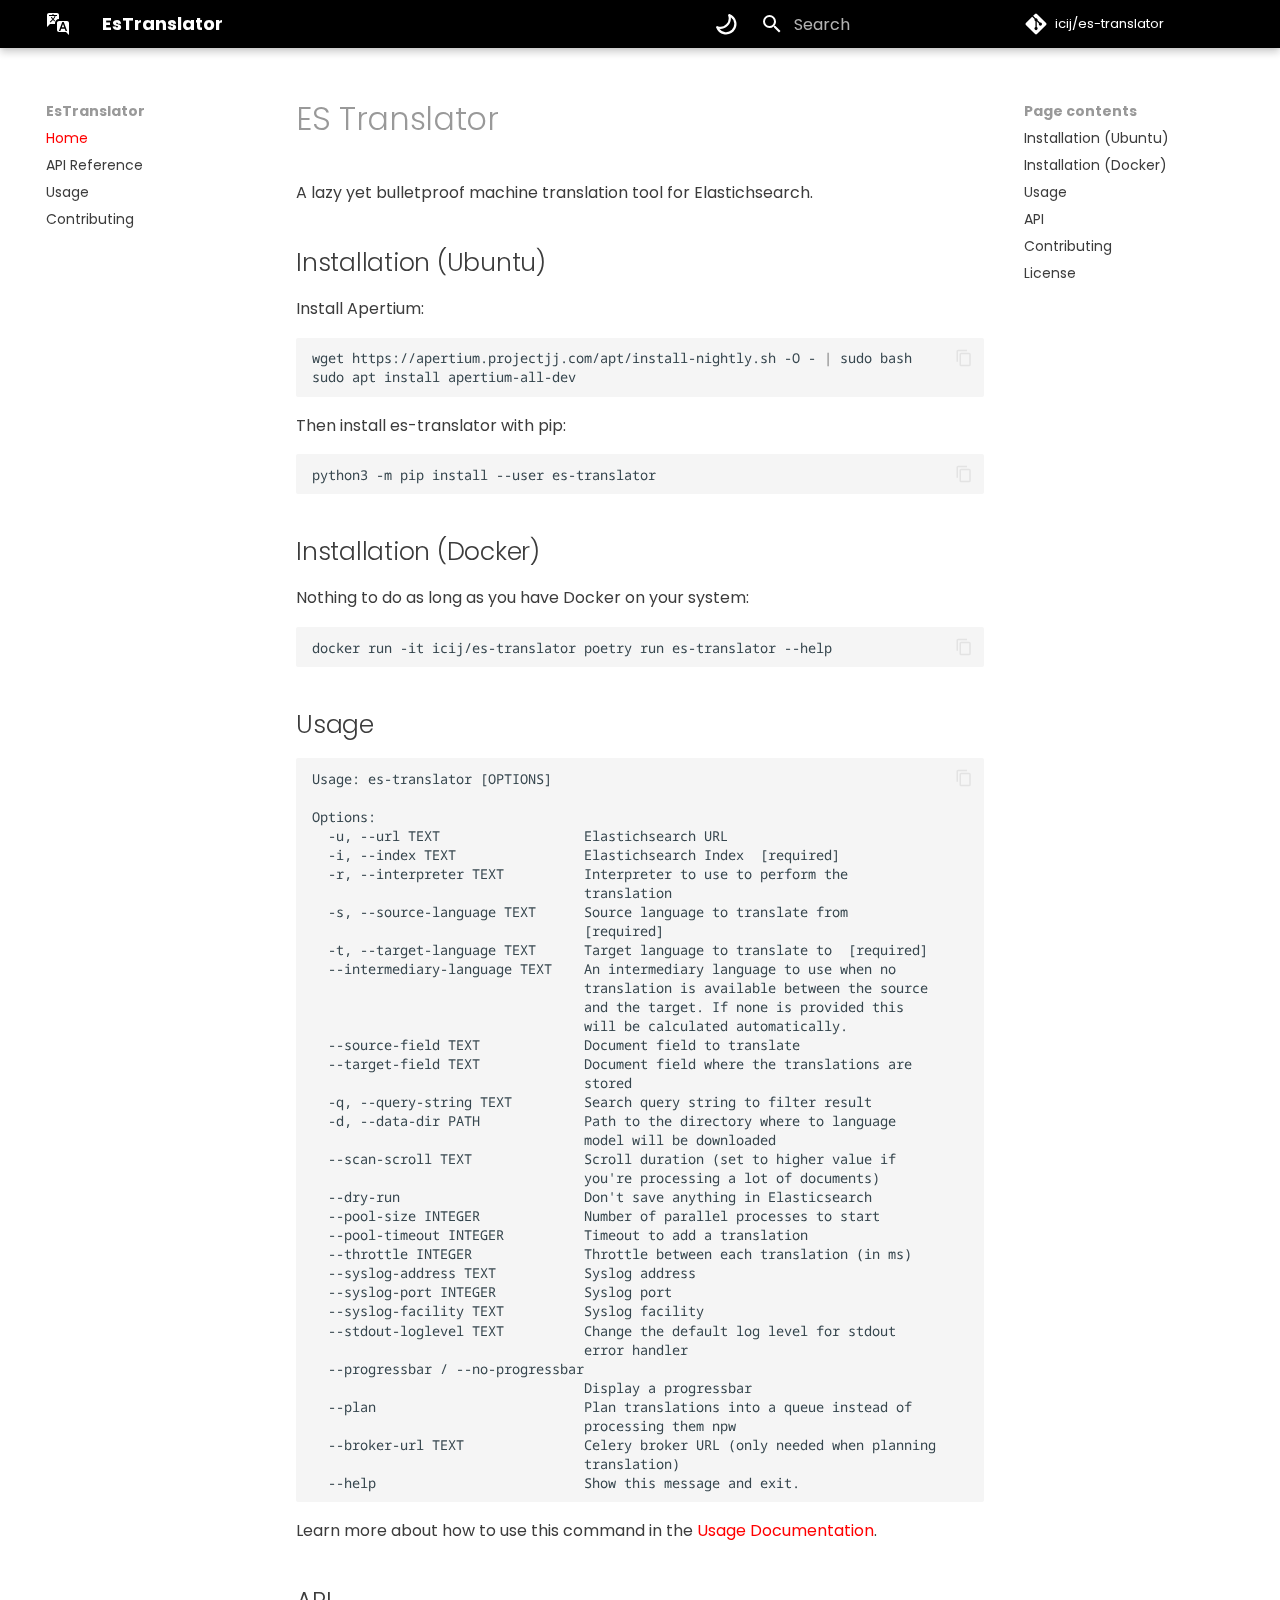
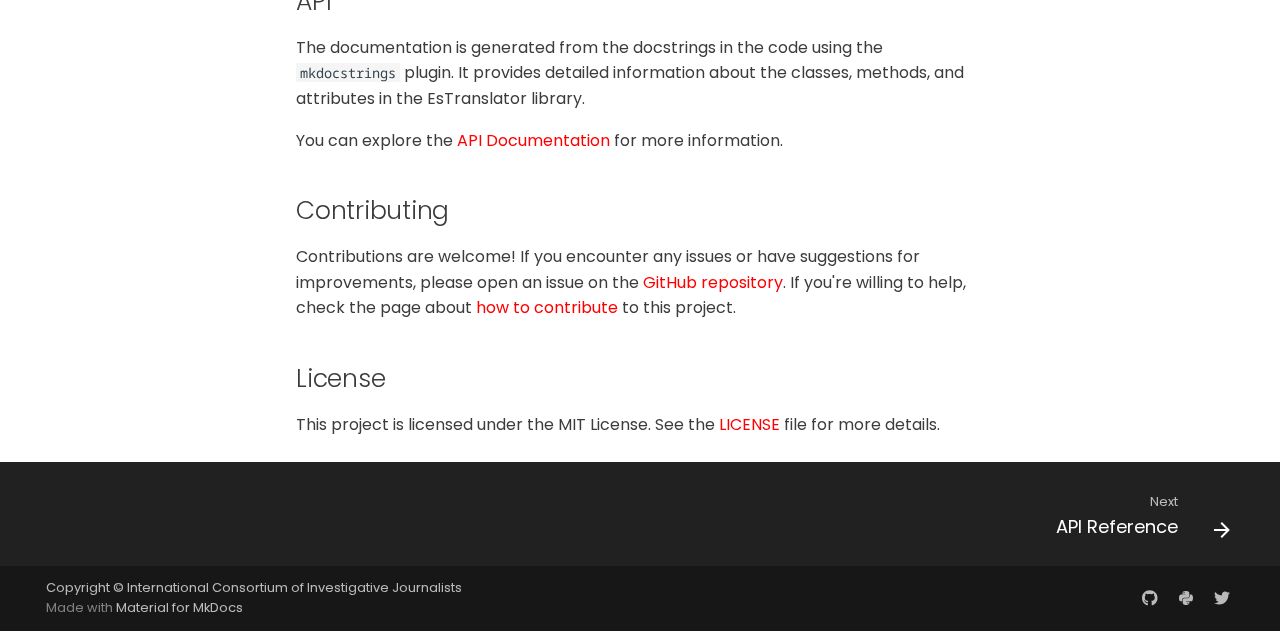
==== commit caa16318: "Deployed 49a4984 with MkDocs version: 1.4.3" ====
--- a/index.html
+++ b/index.html
@@ -1,5 +1,43 @@
-<!doctype html><html lang=en class=no-js> <head><meta charset=utf-8><meta name=viewport content="width=device-width,initial-scale=1"><meta name=description content="A lazy yet bulletproof machine translation tool for Elastichsearch."><link href=api/ rel=next><link rel=icon href=.><meta name=generator content="mkdocs-1.4.3, mkdocs-material-9.1.16"><title>EsTranslator</title><link rel=stylesheet href=assets/stylesheets/main.26e3688c.min.css><link rel=stylesheet href=assets/stylesheets/palette.ecc896b0.min.css><link rel=preconnect href=https://fonts.gstatic.com crossorigin><link rel=stylesheet href="https://fonts.googleapis.com/css?family=Poppins:300,300i,400,400i,700,700i%7CNoto+Sans+Mono:400,400i,700,700i&display=fallback"><style>:root{--md-text-font:"Poppins";--md-code-font:"Noto Sans Mono"}</style><link rel=stylesheet href=assets/_mkdocstrings.css><link rel=stylesheet href=stylesheets/extra.css><script>__md_scope=new URL(".",location),__md_hash=e=>[...e].reduce((e,_)=>(e<<5)-e+_.charCodeAt(0),0),__md_get=(e,_=localStorage,t=__md_scope)=>JSON.parse(_.getItem(t.pathname+"."+e)),__md_set=(e,_,t=localStorage,a=__md_scope)=>{try{t.setItem(a.pathname+"."+e,JSON.stringify(_))}catch(e){}}</script><meta property=og:type content=website><meta property=og:title content=Home><meta property=og:description content="A lazy yet bulletproof machine translation tool for Elastichsearch."><meta property=og:image content=./assets/images/social/index.png><meta property=og:image:type content=image/png><meta property=og:image:width content=1200><meta property=og:image:height content=630><meta property=og:url content=None><meta name=twitter:card content=summary_large_image><meta name=twitter:title content=Home><meta name=twitter:description content="A lazy yet bulletproof machine translation tool for Elastichsearch."><meta name=twitter:image content=./assets/images/social/index.png></head> <body dir=ltr data-md-color-scheme=icij-light data-md-color-primary=indigo data-md-color-accent=indigo> <script>var palette=__md_get("__palette");if(palette&&"object"==typeof palette.color)for(var key of Object.keys(palette.color))document.body.setAttribute("data-md-color-"+key,palette.color[key])</script> <input class=md-toggle data-md-toggle=drawer type=checkbox id=__drawer autocomplete=off> <input class=md-toggle data-md-toggle=search type=checkbox id=__search autocomplete=off> <label class=md-overlay for=__drawer></label> <div data-md-component=skip> <a href=#es-translator class=md-skip> Skip to content </a> </div> <div data-md-component=announce> </div> <header class="md-header md-header--shadow" data-md-component=header> <nav class="md-header__inner md-grid" aria-label=Header> <a href=. title=EsTranslator class="md-header__button md-logo" aria-label=EsTranslator data-md-component=logo> <svg xmlns=http://www.w3.org/2000/svg viewbox="0 0 24 24"><path d="M11 1H3c-1.1 0-2 .9-2 2v12l3-3h5v-1c0-2.2 1.79-4 4-4V3c0-1.1-.9-2-2-2m0 3H9.5c-.34 1.19-.96 2.3-1.82 3.26l-.02.02 1.26 1.25-.37 1.01L7 8l-2.5 2.5-.69-.73 2.53-2.49A8.58 8.58 0 0 1 4.86 5h.99c.31.6.69 1.17 1.15 1.68A7.69 7.69 0 0 0 8.57 4H3V3h3.5V2h1v1H11v1m10 5h-8c-1.1 0-2 .9-2 2v7c0 1.1.9 2 2 2h7l3 3V11c0-1.1-.9-2-2-2m-1.37 10-.85-2.25h-3.56L14.38 19h-1.5l3.37-9h1.5l3.38 9h-1.5M17 12l1.22 3.25h-2.43L17 12Z"/></svg> </a> <label class="md-header__button md-icon" for=__drawer> <svg xmlns=http://www.w3.org/2000/svg viewbox="0 0 24 24"><path d="M3 6h18v2H3V6m0 5h18v2H3v-2m0 5h18v2H3v-2Z"/></svg> </label> <div class=md-header__title data-md-component=header-title> <div class=md-header__ellipsis> <div class=md-header__topic> <span class=md-ellipsis> EsTranslator </span> </div> <div class=md-header__topic data-md-component=header-topic> <span class=md-ellipsis> Home </span> </div> </div> </div> <form class=md-header__option data-md-component=palette> <input class=md-option data-md-color-media="(prefers-color-scheme: light)" data-md-color-scheme=icij-light data-md-color-primary=indigo data-md-color-accent=indigo aria-label="Switch to dark theme" type=radio name=__palette id=__palette_1> <label class="md-header__button md-icon" title="Switch to dark theme" for=__palette_2 hidden> <svg xmlns=http://www.w3.org/2000/svg viewbox="0 0 16 16"><path d="M9.598 1.591a.749.749 0 0 1 .785-.175 7.001 7.001 0 1 1-8.967 8.967.75.75 0 0 1 .961-.96 5.5 5.5 0 0 0 7.046-7.046.75.75 0 0 1 .175-.786Zm1.616 1.945a7 7 0 0 1-7.678 7.678 5.499 5.499 0 1 0 7.678-7.678Z"/></svg> </label> <input class=md-option data-md-color-media="(prefers-color-scheme: dark)" data-md-color-scheme=icij-dark data-md-color-primary=indigo data-md-color-accent=indigo aria-label="Switch to light theme" type=radio name=__palette id=__palette_2> <label class="md-header__button md-icon" title="Switch to light theme" for=__palette_1 hidden> <svg xmlns=http://www.w3.org/2000/svg viewbox="0 0 16 16"><path d="M8 12a4 4 0 1 1 0-8 4 4 0 0 1 0 8Zm0-1.5a2.5 2.5 0 1 0 0-5 2.5 2.5 0 0 0 0 5Zm5.657-8.157a.75.75 0 0 1 0 1.061l-1.061 1.06a.749.749 0 0 1-1.275-.326.749.749 0 0 1 .215-.734l1.06-1.06a.75.75 0 0 1 1.06 0Zm-9.193 9.193a.75.75 0 0 1 0 1.06l-1.06 1.061a.75.75 0 1 1-1.061-1.06l1.06-1.061a.75.75 0 0 1 1.061 0ZM8 0a.75.75 0 0 1 .75.75v1.5a.75.75 0 0 1-1.5 0V.75A.75.75 0 0 1 8 0ZM3 8a.75.75 0 0 1-.75.75H.75a.75.75 0 0 1 0-1.5h1.5A.75.75 0 0 1 3 8Zm13 0a.75.75 0 0 1-.75.75h-1.5a.75.75 0 0 1 0-1.5h1.5A.75.75 0 0 1 16 8Zm-8 5a.75.75 0 0 1 .75.75v1.5a.75.75 0 0 1-1.5 0v-1.5A.75.75 0 0 1 8 13Zm3.536-1.464a.75.75 0 0 1 1.06 0l1.061 1.06a.75.75 0 0 1-1.06 1.061l-1.061-1.06a.75.75 0 0 1 0-1.061ZM2.343 2.343a.75.75 0 0 1 1.061 0l1.06 1.061a.751.751 0 0 1-.018 1.042.751.751 0 0 1-1.042.018l-1.06-1.06a.75.75 0 0 1 0-1.06Z"/></svg> </label> </form> <label class="md-header__button md-icon" for=__search> <svg xmlns=http://www.w3.org/2000/svg viewbox="0 0 24 24"><path d="M9.5 3A6.5 6.5 0 0 1 16 9.5c0 1.61-.59 3.09-1.56 4.23l.27.27h.79l5 5-1.5 1.5-5-5v-.79l-.27-.27A6.516 6.516 0 0 1 9.5 16 6.5 6.5 0 0 1 3 9.5 6.5 6.5 0 0 1 9.5 3m0 2C7 5 5 7 5 9.5S7 14 9.5 14 14 12 14 9.5 12 5 9.5 5Z"/></svg> </label> <div class=md-search data-md-component=search role=dialog> <label class=md-search__overlay for=__search></label> <div class=md-search__inner role=search> <form class=md-search__form name=search> <input type=text class=md-search__input name=query aria-label=Search placeholder=Search autocapitalize=off autocorrect=off autocomplete=off spellcheck=false data-md-component=search-query required> <label class="md-search__icon md-icon" for=__search> <svg xmlns=http://www.w3.org/2000/svg viewbox="0 0 24 24"><path d="M9.5 3A6.5 6.5 0 0 1 16 9.5c0 1.61-.59 3.09-1.56 4.23l.27.27h.79l5 5-1.5 1.5-5-5v-.79l-.27-.27A6.516 6.516 0 0 1 9.5 16 6.5 6.5 0 0 1 3 9.5 6.5 6.5 0 0 1 9.5 3m0 2C7 5 5 7 5 9.5S7 14 9.5 14 14 12 14 9.5 12 5 9.5 5Z"/></svg> <svg xmlns=http://www.w3.org/2000/svg viewbox="0 0 24 24"><path d="M20 11v2H8l5.5 5.5-1.42 1.42L4.16 12l7.92-7.92L13.5 5.5 8 11h12Z"/></svg> </label> <nav class=md-search__options aria-label=Search> <a href=javascript:void(0) class="md-search__icon md-icon" title=Share aria-label=Share data-clipboard data-clipboard-text data-md-component=search-share tabindex=-1> <svg xmlns=http://www.w3.org/2000/svg viewbox="0 0 24 24"><path d="M18 16.08c-.76 0-1.44.3-1.96.77L8.91 12.7c.05-.23.09-.46.09-.7 0-.24-.04-.47-.09-.7l7.05-4.11c.54.5 1.25.81 2.04.81a3 3 0 0 0 3-3 3 3 0 0 0-3-3 3 3 0 0 0-3 3c0 .24.04.47.09.7L8.04 9.81C7.5 9.31 6.79 9 6 9a3 3 0 0 0-3 3 3 3 0 0 0 3 3c.79 0 1.5-.31 2.04-.81l7.12 4.15c-.05.21-.08.43-.08.66 0 1.61 1.31 2.91 2.92 2.91 1.61 0 2.92-1.3 2.92-2.91A2.92 2.92 0 0 0 18 16.08Z"/></svg> </a> <button type=reset class="md-search__icon md-icon" title=Clear aria-label=Clear tabindex=-1> <svg xmlns=http://www.w3.org/2000/svg viewbox="0 0 24 24"><path d="M19 6.41 17.59 5 12 10.59 6.41 5 5 6.41 10.59 12 5 17.59 6.41 19 12 13.41 17.59 19 19 17.59 13.41 12 19 6.41Z"/></svg> </button> </nav> <div class=md-search__suggest data-md-component=search-suggest></div> </form> <div class=md-search__output> <div class=md-search__scrollwrap data-md-scrollfix> <div class=md-search-result data-md-component=search-result> <div class=md-search-result__meta> Initializing search </div> <ol class=md-search-result__list role=presentation></ol> </div> </div> </div> </div> </div> <div class=md-header__source> <a href=https://github.com/icij/es-translator title="Go to repository" class=md-source data-md-component=source> <div class="md-source__icon md-icon"> <svg xmlns=http://www.w3.org/2000/svg viewbox="0 0 448 512"><!-- Font Awesome Free 6.4.0 by @fontawesome - https://fontawesome.com License - https://fontawesome.com/license/free (Icons: CC BY 4.0, Fonts: SIL OFL 1.1, Code: MIT License) Copyright 2023 Fonticons, Inc.--><path d="M439.55 236.05 244 40.45a28.87 28.87 0 0 0-40.81 0l-40.66 40.63 51.52 51.52c27.06-9.14 52.68 16.77 43.39 43.68l49.66 49.66c34.23-11.8 61.18 31 35.47 56.69-26.49 26.49-70.21-2.87-56-37.34L240.22 199v121.85c25.3 12.54 22.26 41.85 9.08 55a34.34 34.34 0 0 1-48.55 0c-17.57-17.6-11.07-46.91 11.25-56v-123c-20.8-8.51-24.6-30.74-18.64-45L142.57 101 8.45 235.14a28.86 28.86 0 0 0 0 40.81l195.61 195.6a28.86 28.86 0 0 0 40.8 0l194.69-194.69a28.86 28.86 0 0 0 0-40.81z"/></svg> </div> <div class=md-source__repository> icij/es-translator </div> </a> </div> </nav> </header> <div class=md-container data-md-component=container> <main class=md-main data-md-component=main> <div class="md-main__inner md-grid"> <div class="md-sidebar md-sidebar--primary" data-md-component=sidebar data-md-type=navigation> <div class=md-sidebar__scrollwrap> <div class=md-sidebar__inner> <nav class="md-nav md-nav--primary" aria-label=Navigation data-md-level=0> <label class=md-nav__title for=__drawer> <a href=. title=EsTranslator class="md-nav__button md-logo" aria-label=EsTranslator data-md-component=logo> <svg xmlns=http://www.w3.org/2000/svg viewbox="0 0 24 24"><path d="M11 1H3c-1.1 0-2 .9-2 2v12l3-3h5v-1c0-2.2 1.79-4 4-4V3c0-1.1-.9-2-2-2m0 3H9.5c-.34 1.19-.96 2.3-1.82 3.26l-.02.02 1.26 1.25-.37 1.01L7 8l-2.5 2.5-.69-.73 2.53-2.49A8.58 8.58 0 0 1 4.86 5h.99c.31.6.69 1.17 1.15 1.68A7.69 7.69 0 0 0 8.57 4H3V3h3.5V2h1v1H11v1m10 5h-8c-1.1 0-2 .9-2 2v7c0 1.1.9 2 2 2h7l3 3V11c0-1.1-.9-2-2-2m-1.37 10-.85-2.25h-3.56L14.38 19h-1.5l3.37-9h1.5l3.38 9h-1.5M17 12l1.22 3.25h-2.43L17 12Z"/></svg> </a> EsTranslator </label> <div class=md-nav__source> <a href=https://github.com/icij/es-translator title="Go to repository" class=md-source data-md-component=source> <div class="md-source__icon md-icon"> <svg xmlns=http://www.w3.org/2000/svg viewbox="0 0 448 512"><!-- Font Awesome Free 6.4.0 by @fontawesome - https://fontawesome.com License - https://fontawesome.com/license/free (Icons: CC BY 4.0, Fonts: SIL OFL 1.1, Code: MIT License) Copyright 2023 Fonticons, Inc.--><path d="M439.55 236.05 244 40.45a28.87 28.87 0 0 0-40.81 0l-40.66 40.63 51.52 51.52c27.06-9.14 52.68 16.77 43.39 43.68l49.66 49.66c34.23-11.8 61.18 31 35.47 56.69-26.49 26.49-70.21-2.87-56-37.34L240.22 199v121.85c25.3 12.54 22.26 41.85 9.08 55a34.34 34.34 0 0 1-48.55 0c-17.57-17.6-11.07-46.91 11.25-56v-123c-20.8-8.51-24.6-30.74-18.64-45L142.57 101 8.45 235.14a28.86 28.86 0 0 0 0 40.81l195.61 195.6a28.86 28.86 0 0 0 40.8 0l194.69-194.69a28.86 28.86 0 0 0 0-40.81z"/></svg> </div> <div class=md-source__repository> icij/es-translator </div> </a> </div> <ul class=md-nav__list data-md-scrollfix> <li class="md-nav__item md-nav__item--active"> <input class="md-nav__toggle md-toggle" type=checkbox id=__toc> <label class="md-nav__link md-nav__link--active" for=__toc> Home <span class="md-nav__icon md-icon"></span> </label> <a href=. class="md-nav__link md-nav__link--active"> Home </a> <nav class="md-nav md-nav--secondary" aria-label="Page contents"> <label class=md-nav__title for=__toc> <span class="md-nav__icon md-icon"></span> Page contents </label> <ul class=md-nav__list data-md-component=toc data-md-scrollfix> <li class=md-nav__item> <a href=#installation-ubuntu class=md-nav__link> Installation (Ubuntu) </a> </li> <li class=md-nav__item> <a href=#installation-docker class=md-nav__link> Installation (Docker) </a> </li> <li class=md-nav__item> <a href=#documentation class=md-nav__link> Documentation </a> </li> <li class=md-nav__item> <a href=#contributing class=md-nav__link> Contributing </a> </li> <li class=md-nav__item> <a href=#license class=md-nav__link> License </a> </li> </ul> </nav> </li> <li class=md-nav__item> <a href=api/ class=md-nav__link> API Reference </a> </li> <li class=md-nav__item> <a href=usage/ class=md-nav__link> Usage </a> </li> <li class=md-nav__item> <a href=contributing/ class=md-nav__link> Contributing </a> </li> </ul> </nav> </div> </div> </div> <div class="md-sidebar md-sidebar--secondary" data-md-component=sidebar data-md-type=toc> <div class=md-sidebar__scrollwrap> <div class=md-sidebar__inner> <nav class="md-nav md-nav--secondary" aria-label="Page contents"> <label class=md-nav__title for=__toc> <span class="md-nav__icon md-icon"></span> Page contents </label> <ul class=md-nav__list data-md-component=toc data-md-scrollfix> <li class=md-nav__item> <a href=#installation-ubuntu class=md-nav__link> Installation (Ubuntu) </a> </li> <li class=md-nav__item> <a href=#installation-docker class=md-nav__link> Installation (Docker) </a> </li> <li class=md-nav__item> <a href=#documentation class=md-nav__link> Documentation </a> </li> <li class=md-nav__item> <a href=#contributing class=md-nav__link> Contributing </a> </li> <li class=md-nav__item> <a href=#license class=md-nav__link> License </a> </li> </ul> </nav> </div> </div> </div> <div class=md-content data-md-component=content> <article class="md-content__inner md-typeset"> <h1 id=es-translator>ES Translator <a href=https://github.com/ICIJ/es-translator/actions><img alt src=https://img.shields.io/github/actions/workflow/status/icij/es-translator/main.yml></a> <a href=https://pypi.org/project/es-translator/ ><img alt src=https://img.shields.io/pypi/pyversions/es-translator></a><a class=headerlink href=#es-translator title="Permanent link">&para;</a></h1> <p>A lazy yet bulletproof machine translation tool for Elastichsearch.</p> <h2 id=installation-ubuntu>Installation (Ubuntu)<a class=headerlink href=#installation-ubuntu title="Permanent link">&para;</a></h2> <p>Install Apertium:</p> <div class=highlight><pre><span></span><code>wget<span class=w> </span>https://apertium.projectjj.com/apt/install-nightly.sh<span class=w> </span>-O<span class=w> </span>-<span class=w> </span><span class=p>|</span><span class=w> </span>sudo<span class=w> </span>bash
+<!doctype html><html lang=en class=no-js> <head><meta charset=utf-8><meta name=viewport content="width=device-width,initial-scale=1"><meta name=description content="A lazy yet bulletproof machine translation tool for Elastichsearch."><link href=api/ rel=next><link rel=icon href=.><meta name=generator content="mkdocs-1.4.3, mkdocs-material-9.1.16"><title>EsTranslator</title><link rel=stylesheet href=assets/stylesheets/main.26e3688c.min.css><link rel=stylesheet href=assets/stylesheets/palette.ecc896b0.min.css><link rel=preconnect href=https://fonts.gstatic.com crossorigin><link rel=stylesheet href="https://fonts.googleapis.com/css?family=Poppins:300,300i,400,400i,700,700i%7CNoto+Sans+Mono:400,400i,700,700i&display=fallback"><style>:root{--md-text-font:"Poppins";--md-code-font:"Noto Sans Mono"}</style><link rel=stylesheet href=assets/_mkdocstrings.css><link rel=stylesheet href=stylesheets/extra.css><script>__md_scope=new URL(".",location),__md_hash=e=>[...e].reduce((e,_)=>(e<<5)-e+_.charCodeAt(0),0),__md_get=(e,_=localStorage,t=__md_scope)=>JSON.parse(_.getItem(t.pathname+"."+e)),__md_set=(e,_,t=localStorage,a=__md_scope)=>{try{t.setItem(a.pathname+"."+e,JSON.stringify(_))}catch(e){}}</script><meta property=og:type content=website><meta property=og:title content=Home><meta property=og:description content="A lazy yet bulletproof machine translation tool for Elastichsearch."><meta property=og:image content=./assets/images/social/index.png><meta property=og:image:type content=image/png><meta property=og:image:width content=1200><meta property=og:image:height content=630><meta property=og:url content=None><meta name=twitter:card content=summary_large_image><meta name=twitter:title content=Home><meta name=twitter:description content="A lazy yet bulletproof machine translation tool for Elastichsearch."><meta name=twitter:image content=./assets/images/social/index.png></head> <body dir=ltr data-md-color-scheme=icij-light data-md-color-primary=indigo data-md-color-accent=indigo> <script>var palette=__md_get("__palette");if(palette&&"object"==typeof palette.color)for(var key of Object.keys(palette.color))document.body.setAttribute("data-md-color-"+key,palette.color[key])</script> <input class=md-toggle data-md-toggle=drawer type=checkbox id=__drawer autocomplete=off> <input class=md-toggle data-md-toggle=search type=checkbox id=__search autocomplete=off> <label class=md-overlay for=__drawer></label> <div data-md-component=skip> <a href=#es-translator class=md-skip> Skip to content </a> </div> <div data-md-component=announce> </div> <header class="md-header md-header--shadow" data-md-component=header> <nav class="md-header__inner md-grid" aria-label=Header> <a href=. title=EsTranslator class="md-header__button md-logo" aria-label=EsTranslator data-md-component=logo> <svg xmlns=http://www.w3.org/2000/svg viewbox="0 0 24 24"><path d="M11 1H3c-1.1 0-2 .9-2 2v12l3-3h5v-1c0-2.2 1.79-4 4-4V3c0-1.1-.9-2-2-2m0 3H9.5c-.34 1.19-.96 2.3-1.82 3.26l-.02.02 1.26 1.25-.37 1.01L7 8l-2.5 2.5-.69-.73 2.53-2.49A8.58 8.58 0 0 1 4.86 5h.99c.31.6.69 1.17 1.15 1.68A7.69 7.69 0 0 0 8.57 4H3V3h3.5V2h1v1H11v1m10 5h-8c-1.1 0-2 .9-2 2v7c0 1.1.9 2 2 2h7l3 3V11c0-1.1-.9-2-2-2m-1.37 10-.85-2.25h-3.56L14.38 19h-1.5l3.37-9h1.5l3.38 9h-1.5M17 12l1.22 3.25h-2.43L17 12Z"/></svg> </a> <label class="md-header__button md-icon" for=__drawer> <svg xmlns=http://www.w3.org/2000/svg viewbox="0 0 24 24"><path d="M3 6h18v2H3V6m0 5h18v2H3v-2m0 5h18v2H3v-2Z"/></svg> </label> <div class=md-header__title data-md-component=header-title> <div class=md-header__ellipsis> <div class=md-header__topic> <span class=md-ellipsis> EsTranslator </span> </div> <div class=md-header__topic data-md-component=header-topic> <span class=md-ellipsis> Home </span> </div> </div> </div> <form class=md-header__option data-md-component=palette> <input class=md-option data-md-color-media="(prefers-color-scheme: light)" data-md-color-scheme=icij-light data-md-color-primary=indigo data-md-color-accent=indigo aria-label="Switch to dark theme" type=radio name=__palette id=__palette_1> <label class="md-header__button md-icon" title="Switch to dark theme" for=__palette_2 hidden> <svg xmlns=http://www.w3.org/2000/svg viewbox="0 0 16 16"><path d="M9.598 1.591a.749.749 0 0 1 .785-.175 7.001 7.001 0 1 1-8.967 8.967.75.75 0 0 1 .961-.96 5.5 5.5 0 0 0 7.046-7.046.75.75 0 0 1 .175-.786Zm1.616 1.945a7 7 0 0 1-7.678 7.678 5.499 5.499 0 1 0 7.678-7.678Z"/></svg> </label> <input class=md-option data-md-color-media="(prefers-color-scheme: dark)" data-md-color-scheme=icij-dark data-md-color-primary=indigo data-md-color-accent=indigo aria-label="Switch to light theme" type=radio name=__palette id=__palette_2> <label class="md-header__button md-icon" title="Switch to light theme" for=__palette_1 hidden> <svg xmlns=http://www.w3.org/2000/svg viewbox="0 0 16 16"><path d="M8 12a4 4 0 1 1 0-8 4 4 0 0 1 0 8Zm0-1.5a2.5 2.5 0 1 0 0-5 2.5 2.5 0 0 0 0 5Zm5.657-8.157a.75.75 0 0 1 0 1.061l-1.061 1.06a.749.749 0 0 1-1.275-.326.749.749 0 0 1 .215-.734l1.06-1.06a.75.75 0 0 1 1.06 0Zm-9.193 9.193a.75.75 0 0 1 0 1.06l-1.06 1.061a.75.75 0 1 1-1.061-1.06l1.06-1.061a.75.75 0 0 1 1.061 0ZM8 0a.75.75 0 0 1 .75.75v1.5a.75.75 0 0 1-1.5 0V.75A.75.75 0 0 1 8 0ZM3 8a.75.75 0 0 1-.75.75H.75a.75.75 0 0 1 0-1.5h1.5A.75.75 0 0 1 3 8Zm13 0a.75.75 0 0 1-.75.75h-1.5a.75.75 0 0 1 0-1.5h1.5A.75.75 0 0 1 16 8Zm-8 5a.75.75 0 0 1 .75.75v1.5a.75.75 0 0 1-1.5 0v-1.5A.75.75 0 0 1 8 13Zm3.536-1.464a.75.75 0 0 1 1.06 0l1.061 1.06a.75.75 0 0 1-1.06 1.061l-1.061-1.06a.75.75 0 0 1 0-1.061ZM2.343 2.343a.75.75 0 0 1 1.061 0l1.06 1.061a.751.751 0 0 1-.018 1.042.751.751 0 0 1-1.042.018l-1.06-1.06a.75.75 0 0 1 0-1.06Z"/></svg> </label> </form> <label class="md-header__button md-icon" for=__search> <svg xmlns=http://www.w3.org/2000/svg viewbox="0 0 24 24"><path d="M9.5 3A6.5 6.5 0 0 1 16 9.5c0 1.61-.59 3.09-1.56 4.23l.27.27h.79l5 5-1.5 1.5-5-5v-.79l-.27-.27A6.516 6.516 0 0 1 9.5 16 6.5 6.5 0 0 1 3 9.5 6.5 6.5 0 0 1 9.5 3m0 2C7 5 5 7 5 9.5S7 14 9.5 14 14 12 14 9.5 12 5 9.5 5Z"/></svg> </label> <div class=md-search data-md-component=search role=dialog> <label class=md-search__overlay for=__search></label> <div class=md-search__inner role=search> <form class=md-search__form name=search> <input type=text class=md-search__input name=query aria-label=Search placeholder=Search autocapitalize=off autocorrect=off autocomplete=off spellcheck=false data-md-component=search-query required> <label class="md-search__icon md-icon" for=__search> <svg xmlns=http://www.w3.org/2000/svg viewbox="0 0 24 24"><path d="M9.5 3A6.5 6.5 0 0 1 16 9.5c0 1.61-.59 3.09-1.56 4.23l.27.27h.79l5 5-1.5 1.5-5-5v-.79l-.27-.27A6.516 6.516 0 0 1 9.5 16 6.5 6.5 0 0 1 3 9.5 6.5 6.5 0 0 1 9.5 3m0 2C7 5 5 7 5 9.5S7 14 9.5 14 14 12 14 9.5 12 5 9.5 5Z"/></svg> <svg xmlns=http://www.w3.org/2000/svg viewbox="0 0 24 24"><path d="M20 11v2H8l5.5 5.5-1.42 1.42L4.16 12l7.92-7.92L13.5 5.5 8 11h12Z"/></svg> </label> <nav class=md-search__options aria-label=Search> <a href=javascript:void(0) class="md-search__icon md-icon" title=Share aria-label=Share data-clipboard data-clipboard-text data-md-component=search-share tabindex=-1> <svg xmlns=http://www.w3.org/2000/svg viewbox="0 0 24 24"><path d="M18 16.08c-.76 0-1.44.3-1.96.77L8.91 12.7c.05-.23.09-.46.09-.7 0-.24-.04-.47-.09-.7l7.05-4.11c.54.5 1.25.81 2.04.81a3 3 0 0 0 3-3 3 3 0 0 0-3-3 3 3 0 0 0-3 3c0 .24.04.47.09.7L8.04 9.81C7.5 9.31 6.79 9 6 9a3 3 0 0 0-3 3 3 3 0 0 0 3 3c.79 0 1.5-.31 2.04-.81l7.12 4.15c-.05.21-.08.43-.08.66 0 1.61 1.31 2.91 2.92 2.91 1.61 0 2.92-1.3 2.92-2.91A2.92 2.92 0 0 0 18 16.08Z"/></svg> </a> <button type=reset class="md-search__icon md-icon" title=Clear aria-label=Clear tabindex=-1> <svg xmlns=http://www.w3.org/2000/svg viewbox="0 0 24 24"><path d="M19 6.41 17.59 5 12 10.59 6.41 5 5 6.41 10.59 12 5 17.59 6.41 19 12 13.41 17.59 19 19 17.59 13.41 12 19 6.41Z"/></svg> </button> </nav> <div class=md-search__suggest data-md-component=search-suggest></div> </form> <div class=md-search__output> <div class=md-search__scrollwrap data-md-scrollfix> <div class=md-search-result data-md-component=search-result> <div class=md-search-result__meta> Initializing search </div> <ol class=md-search-result__list role=presentation></ol> </div> </div> </div> </div> </div> <div class=md-header__source> <a href=https://github.com/icij/es-translator title="Go to repository" class=md-source data-md-component=source> <div class="md-source__icon md-icon"> <svg xmlns=http://www.w3.org/2000/svg viewbox="0 0 448 512"><!-- Font Awesome Free 6.4.0 by @fontawesome - https://fontawesome.com License - https://fontawesome.com/license/free (Icons: CC BY 4.0, Fonts: SIL OFL 1.1, Code: MIT License) Copyright 2023 Fonticons, Inc.--><path d="M439.55 236.05 244 40.45a28.87 28.87 0 0 0-40.81 0l-40.66 40.63 51.52 51.52c27.06-9.14 52.68 16.77 43.39 43.68l49.66 49.66c34.23-11.8 61.18 31 35.47 56.69-26.49 26.49-70.21-2.87-56-37.34L240.22 199v121.85c25.3 12.54 22.26 41.85 9.08 55a34.34 34.34 0 0 1-48.55 0c-17.57-17.6-11.07-46.91 11.25-56v-123c-20.8-8.51-24.6-30.74-18.64-45L142.57 101 8.45 235.14a28.86 28.86 0 0 0 0 40.81l195.61 195.6a28.86 28.86 0 0 0 40.8 0l194.69-194.69a28.86 28.86 0 0 0 0-40.81z"/></svg> </div> <div class=md-source__repository> icij/es-translator </div> </a> </div> </nav> </header> <div class=md-container data-md-component=container> <main class=md-main data-md-component=main> <div class="md-main__inner md-grid"> <div class="md-sidebar md-sidebar--primary" data-md-component=sidebar data-md-type=navigation> <div class=md-sidebar__scrollwrap> <div class=md-sidebar__inner> <nav class="md-nav md-nav--primary" aria-label=Navigation data-md-level=0> <label class=md-nav__title for=__drawer> <a href=. title=EsTranslator class="md-nav__button md-logo" aria-label=EsTranslator data-md-component=logo> <svg xmlns=http://www.w3.org/2000/svg viewbox="0 0 24 24"><path d="M11 1H3c-1.1 0-2 .9-2 2v12l3-3h5v-1c0-2.2 1.79-4 4-4V3c0-1.1-.9-2-2-2m0 3H9.5c-.34 1.19-.96 2.3-1.82 3.26l-.02.02 1.26 1.25-.37 1.01L7 8l-2.5 2.5-.69-.73 2.53-2.49A8.58 8.58 0 0 1 4.86 5h.99c.31.6.69 1.17 1.15 1.68A7.69 7.69 0 0 0 8.57 4H3V3h3.5V2h1v1H11v1m10 5h-8c-1.1 0-2 .9-2 2v7c0 1.1.9 2 2 2h7l3 3V11c0-1.1-.9-2-2-2m-1.37 10-.85-2.25h-3.56L14.38 19h-1.5l3.37-9h1.5l3.38 9h-1.5M17 12l1.22 3.25h-2.43L17 12Z"/></svg> </a> EsTranslator </label> <div class=md-nav__source> <a href=https://github.com/icij/es-translator title="Go to repository" class=md-source data-md-component=source> <div class="md-source__icon md-icon"> <svg xmlns=http://www.w3.org/2000/svg viewbox="0 0 448 512"><!-- Font Awesome Free 6.4.0 by @fontawesome - https://fontawesome.com License - https://fontawesome.com/license/free (Icons: CC BY 4.0, Fonts: SIL OFL 1.1, Code: MIT License) Copyright 2023 Fonticons, Inc.--><path d="M439.55 236.05 244 40.45a28.87 28.87 0 0 0-40.81 0l-40.66 40.63 51.52 51.52c27.06-9.14 52.68 16.77 43.39 43.68l49.66 49.66c34.23-11.8 61.18 31 35.47 56.69-26.49 26.49-70.21-2.87-56-37.34L240.22 199v121.85c25.3 12.54 22.26 41.85 9.08 55a34.34 34.34 0 0 1-48.55 0c-17.57-17.6-11.07-46.91 11.25-56v-123c-20.8-8.51-24.6-30.74-18.64-45L142.57 101 8.45 235.14a28.86 28.86 0 0 0 0 40.81l195.61 195.6a28.86 28.86 0 0 0 40.8 0l194.69-194.69a28.86 28.86 0 0 0 0-40.81z"/></svg> </div> <div class=md-source__repository> icij/es-translator </div> </a> </div> <ul class=md-nav__list data-md-scrollfix> <li class="md-nav__item md-nav__item--active"> <input class="md-nav__toggle md-toggle" type=checkbox id=__toc> <label class="md-nav__link md-nav__link--active" for=__toc> Home <span class="md-nav__icon md-icon"></span> </label> <a href=. class="md-nav__link md-nav__link--active"> Home </a> <nav class="md-nav md-nav--secondary" aria-label="Page contents"> <label class=md-nav__title for=__toc> <span class="md-nav__icon md-icon"></span> Page contents </label> <ul class=md-nav__list data-md-component=toc data-md-scrollfix> <li class=md-nav__item> <a href=#installation-ubuntu class=md-nav__link> Installation (Ubuntu) </a> </li> <li class=md-nav__item> <a href=#installation-docker class=md-nav__link> Installation (Docker) </a> </li> <li class=md-nav__item> <a href=#usage class=md-nav__link> Usage </a> </li> <li class=md-nav__item> <a href=#api class=md-nav__link> API </a> </li> <li class=md-nav__item> <a href=#contributing class=md-nav__link> Contributing </a> </li> <li class=md-nav__item> <a href=#license class=md-nav__link> License </a> </li> </ul> </nav> </li> <li class=md-nav__item> <a href=api/ class=md-nav__link> API Reference </a> </li> <li class=md-nav__item> <a href=usage/ class=md-nav__link> Usage </a> </li> <li class=md-nav__item> <a href=contributing/ class=md-nav__link> Contributing </a> </li> </ul> </nav> </div> </div> </div> <div class="md-sidebar md-sidebar--secondary" data-md-component=sidebar data-md-type=toc> <div class=md-sidebar__scrollwrap> <div class=md-sidebar__inner> <nav class="md-nav md-nav--secondary" aria-label="Page contents"> <label class=md-nav__title for=__toc> <span class="md-nav__icon md-icon"></span> Page contents </label> <ul class=md-nav__list data-md-component=toc data-md-scrollfix> <li class=md-nav__item> <a href=#installation-ubuntu class=md-nav__link> Installation (Ubuntu) </a> </li> <li class=md-nav__item> <a href=#installation-docker class=md-nav__link> Installation (Docker) </a> </li> <li class=md-nav__item> <a href=#usage class=md-nav__link> Usage </a> </li> <li class=md-nav__item> <a href=#api class=md-nav__link> API </a> </li> <li class=md-nav__item> <a href=#contributing class=md-nav__link> Contributing </a> </li> <li class=md-nav__item> <a href=#license class=md-nav__link> License </a> </li> </ul> </nav> </div> </div> </div> <div class=md-content data-md-component=content> <article class="md-content__inner md-typeset"> <h1 id=es-translator>ES Translator <a href=https://github.com/ICIJ/es-translator/actions><img alt src=https://img.shields.io/github/actions/workflow/status/icij/es-translator/main.yml></a> <a href=https://pypi.org/project/es-translator/ ><img alt src=https://img.shields.io/pypi/pyversions/es-translator></a><a class=headerlink href=#es-translator title="Permanent link">&para;</a></h1> <p>A lazy yet bulletproof machine translation tool for Elastichsearch.</p> <h2 id=installation-ubuntu>Installation (Ubuntu)<a class=headerlink href=#installation-ubuntu title="Permanent link">&para;</a></h2> <p>Install Apertium:</p> <div class=highlight><pre><span></span><code>wget<span class=w> </span>https://apertium.projectjj.com/apt/install-nightly.sh<span class=w> </span>-O<span class=w> </span>-<span class=w> </span><span class=p>|</span><span class=w> </span>sudo<span class=w> </span>bash
 sudo<span class=w> </span>apt<span class=w> </span>install<span class=w> </span>apertium-all-dev
-</code></pre></div> <p>Then finally, install es-translator with pip:</p> <div class=highlight><pre><span></span><code>python3<span class=w> </span>-m<span class=w> </span>pip<span class=w> </span>install<span class=w> </span>--user<span class=w> </span>es-translator
+</code></pre></div> <p>Then install es-translator with pip:</p> <div class=highlight><pre><span></span><code>python3<span class=w> </span>-m<span class=w> </span>pip<span class=w> </span>install<span class=w> </span>--user<span class=w> </span>es-translator
 </code></pre></div> <h2 id=installation-docker>Installation (Docker)<a class=headerlink href=#installation-docker title="Permanent link">&para;</a></h2> <p>Nothing to do as long as you have Docker on your system:</p> <div class=highlight><pre><span></span><code>docker run -it icij/es-translator poetry run es-translator --help
-</code></pre></div> <h2 id=documentation>Documentation<a class=headerlink href=#documentation title="Permanent link">&para;</a></h2> <p>The documentation is generated from the docstrings in the code using the <code>mkdocstrings</code> plugin. It provides detailed information about the classes, methods, and attributes in the EsTranslator library.</p> <p>You can explore the <a href=api/ >API Documentation</a> for more information.</p> <h2 id=contributing>Contributing<a class=headerlink href=#contributing title="Permanent link">&para;</a></h2> <p>Contributions are welcome! If you encounter any issues or have suggestions for improvements, please open an issue on the <a href=https://github.com/icij/es-translator>GitHub repository</a>. If you're willing to help, check the page about <a href=contributing/ >how to contribute</a> to this project.</p> <h2 id=license>License<a class=headerlink href=#license title="Permanent link">&para;</a></h2> <p>This project is licensed under the MIT License. See the <a href=https://github.com/icij/es-translator/blob/main/LICENSE.md>LICENSE</a> file for more details.</p> </article> </div> <script>var tabs=__md_get("__tabs");if(Array.isArray(tabs))e:for(var set of document.querySelectorAll(".tabbed-set")){var tab,labels=set.querySelector(".tabbed-labels");for(tab of tabs)for(var label of labels.getElementsByTagName("label"))if(label.innerText.trim()===tab){var input=document.getElementById(label.htmlFor);input.checked=!0;continue e}}</script> </div> <button type=button class="md-top md-icon" data-md-component=top hidden> <svg xmlns=http://www.w3.org/2000/svg viewbox="0 0 24 24"><path d="M13 20h-2V8l-5.5 5.5-1.42-1.42L12 4.16l7.92 7.92-1.42 1.42L13 8v12Z"/></svg> Back to top </button> </main> <footer class=md-footer> <nav class="md-footer__inner md-grid" aria-label=Footer> <a href=api/ class="md-footer__link md-footer__link--next" aria-label="Next: API Reference" rel=next> <div class=md-footer__title> <span class=md-footer__direction> Next </span> <div class=md-ellipsis> API Reference </div> </div> <div class="md-footer__button md-icon"> <svg xmlns=http://www.w3.org/2000/svg viewbox="0 0 24 24"><path d="M4 11v2h12l-5.5 5.5 1.42 1.42L19.84 12l-7.92-7.92L10.5 5.5 16 11H4Z"/></svg> </div> </a> </nav> <div class="md-footer-meta md-typeset"> <div class="md-footer-meta__inner md-grid"> <div class=md-copyright> <div class=md-copyright__highlight> Copyright &copy; International Consortium of Investigative Journalists </div> Made with <a href=https://squidfunk.github.io/mkdocs-material/ target=_blank rel=noopener> Material for MkDocs </a> </div> <div class=md-social> <a href=https://github.com/ICIJ/es-translator target=_blank rel=noopener title=github.com class=md-social__link> <svg xmlns=http://www.w3.org/2000/svg viewbox="0 0 496 512"><!-- Font Awesome Free 6.4.0 by @fontawesome - https://fontawesome.com License - https://fontawesome.com/license/free (Icons: CC BY 4.0, Fonts: SIL OFL 1.1, Code: MIT License) Copyright 2023 Fonticons, Inc.--><path d="M165.9 397.4c0 2-2.3 3.6-5.2 3.6-3.3.3-5.6-1.3-5.6-3.6 0-2 2.3-3.6 5.2-3.6 3-.3 5.6 1.3 5.6 3.6zm-31.1-4.5c-.7 2 1.3 4.3 4.3 4.9 2.6 1 5.6 0 6.2-2s-1.3-4.3-4.3-5.2c-2.6-.7-5.5.3-6.2 2.3zm44.2-1.7c-2.9.7-4.9 2.6-4.6 4.9.3 2 2.9 3.3 5.9 2.6 2.9-.7 4.9-2.6 4.6-4.6-.3-1.9-3-3.2-5.9-2.9zM244.8 8C106.1 8 0 113.3 0 252c0 110.9 69.8 205.8 169.5 239.2 12.8 2.3 17.3-5.6 17.3-12.1 0-6.2-.3-40.4-.3-61.4 0 0-70 15-84.7-29.8 0 0-11.4-29.1-27.8-36.6 0 0-22.9-15.7 1.6-15.4 0 0 24.9 2 38.6 25.8 21.9 38.6 58.6 27.5 72.9 20.9 2.3-16 8.8-27.1 16-33.7-55.9-6.2-112.3-14.3-112.3-110.5 0-27.5 7.6-41.3 23.6-58.9-2.6-6.5-11.1-33.3 2.6-67.9 20.9-6.5 69 27 69 27 20-5.6 41.5-8.5 62.8-8.5s42.8 2.9 62.8 8.5c0 0 48.1-33.6 69-27 13.7 34.7 5.2 61.4 2.6 67.9 16 17.7 25.8 31.5 25.8 58.9 0 96.5-58.9 104.2-114.8 110.5 9.2 7.9 17 22.9 17 46.4 0 33.7-.3 75.4-.3 83.6 0 6.5 4.6 14.4 17.3 12.1C428.2 457.8 496 362.9 496 252 496 113.3 383.5 8 244.8 8zM97.2 352.9c-1.3 1-1 3.3.7 5.2 1.6 1.6 3.9 2.3 5.2 1 1.3-1 1-3.3-.7-5.2-1.6-1.6-3.9-2.3-5.2-1zm-10.8-8.1c-.7 1.3.3 2.9 2.3 3.9 1.6 1 3.6.7 4.3-.7.7-1.3-.3-2.9-2.3-3.9-2-.6-3.6-.3-4.3.7zm32.4 35.6c-1.6 1.3-1 4.3 1.3 6.2 2.3 2.3 5.2 2.6 6.5 1 1.3-1.3.7-4.3-1.3-6.2-2.2-2.3-5.2-2.6-6.5-1zm-11.4-14.7c-1.6 1-1.6 3.6 0 5.9 1.6 2.3 4.3 3.3 5.6 2.3 1.6-1.3 1.6-3.9 0-6.2-1.4-2.3-4-3.3-5.6-2z"/></svg> </a> <a href=https://pypi.org/project/es-translator/ target=_blank rel=noopener title=pypi.org class=md-social__link> <svg xmlns=http://www.w3.org/2000/svg viewbox="0 0 448 512"><!-- Font Awesome Free 6.4.0 by @fontawesome - https://fontawesome.com License - https://fontawesome.com/license/free (Icons: CC BY 4.0, Fonts: SIL OFL 1.1, Code: MIT License) Copyright 2023 Fonticons, Inc.--><path d="M439.8 200.5c-7.7-30.9-22.3-54.2-53.4-54.2h-40.1v47.4c0 36.8-31.2 67.8-66.8 67.8H172.7c-29.2 0-53.4 25-53.4 54.3v101.8c0 29 25.2 46 53.4 54.3 33.8 9.9 66.3 11.7 106.8 0 26.9-7.8 53.4-23.5 53.4-54.3v-40.7H226.2v-13.6h160.2c31.1 0 42.6-21.7 53.4-54.2 11.2-33.5 10.7-65.7 0-108.6zM286.2 404c11.1 0 20.1 9.1 20.1 20.3 0 11.3-9 20.4-20.1 20.4-11 0-20.1-9.2-20.1-20.4.1-11.3 9.1-20.3 20.1-20.3zM167.8 248.1h106.8c29.7 0 53.4-24.5 53.4-54.3V91.9c0-29-24.4-50.7-53.4-55.6-35.8-5.9-74.7-5.6-106.8.1-45.2 8-53.4 24.7-53.4 55.6v40.7h106.9v13.6h-147c-31.1 0-58.3 18.7-66.8 54.2-9.8 40.7-10.2 66.1 0 108.6 7.6 31.6 25.7 54.2 56.8 54.2H101v-48.8c0-35.3 30.5-66.4 66.8-66.4zm-6.7-142.6c-11.1 0-20.1-9.1-20.1-20.3.1-11.3 9-20.4 20.1-20.4 11 0 20.1 9.2 20.1 20.4s-9 20.3-20.1 20.3z"/></svg> </a> <a href=https://twitter.com/ICIJorg target=_blank rel=noopener title=twitter.com class=md-social__link> <svg xmlns=http://www.w3.org/2000/svg viewbox="0 0 512 512"><!-- Font Awesome Free 6.4.0 by @fontawesome - https://fontawesome.com License - https://fontawesome.com/license/free (Icons: CC BY 4.0, Fonts: SIL OFL 1.1, Code: MIT License) Copyright 2023 Fonticons, Inc.--><path d="M459.37 151.716c.325 4.548.325 9.097.325 13.645 0 138.72-105.583 298.558-298.558 298.558-59.452 0-114.68-17.219-161.137-47.106 8.447.974 16.568 1.299 25.34 1.299 49.055 0 94.213-16.568 130.274-44.832-46.132-.975-84.792-31.188-98.112-72.772 6.498.974 12.995 1.624 19.818 1.624 9.421 0 18.843-1.3 27.614-3.573-48.081-9.747-84.143-51.98-84.143-102.985v-1.299c13.969 7.797 30.214 12.67 47.431 13.319-28.264-18.843-46.781-51.005-46.781-87.391 0-19.492 5.197-37.36 14.294-52.954 51.655 63.675 129.3 105.258 216.365 109.807-1.624-7.797-2.599-15.918-2.599-24.04 0-57.828 46.782-104.934 104.934-104.934 30.213 0 57.502 12.67 76.67 33.137 23.715-4.548 46.456-13.32 66.599-25.34-7.798 24.366-24.366 44.833-46.132 57.827 21.117-2.273 41.584-8.122 60.426-16.243-14.292 20.791-32.161 39.308-52.628 54.253z"/></svg> </a> </div> </div> </div> </footer> </div> <div class=md-dialog data-md-component=dialog> <div class="md-dialog__inner md-typeset"></div> </div> <script id=__config type=application/json>{"base": ".", "features": ["content.tabs.link", "announce.dismiss", "content.code.copy", "navigation.footer", "navigation.top", "search.highlight", "search.share", "search.suggest", "toc.follow"], "search": "assets/javascripts/workers/search.208ed371.min.js", "translations": {"clipboard.copied": "Copied to clipboard", "clipboard.copy": "Copy to clipboard", "search.result.more.one": "1 more on this page", "search.result.more.other": "# more on this page", "search.result.none": "No matching documents", "search.result.one": "1 matching document", "search.result.other": "# matching documents", "search.result.placeholder": "Type to start searching", "search.result.term.missing": "Missing", "select.version": "Select version"}}</script> <script src=assets/javascripts/bundle.a51614de.min.js></script> </body> </html>+</code></pre></div> <h2 id=usage>Usage<a class=headerlink href=#usage title="Permanent link">&para;</a></h2> <div class=highlight><pre><span></span><code>Usage: es-translator [OPTIONS]
+
+Options:
+  -u, --url TEXT                  Elastichsearch URL
+  -i, --index TEXT                Elastichsearch Index  [required]
+  -r, --interpreter TEXT          Interpreter to use to perform the
+                                  translation
+  -s, --source-language TEXT      Source language to translate from
+                                  [required]
+  -t, --target-language TEXT      Target language to translate to  [required]
+  --intermediary-language TEXT    An intermediary language to use when no
+                                  translation is available between the source
+                                  and the target. If none is provided this
+                                  will be calculated automatically.
+  --source-field TEXT             Document field to translate
+  --target-field TEXT             Document field where the translations are
+                                  stored
+  -q, --query-string TEXT         Search query string to filter result
+  -d, --data-dir PATH             Path to the directory where to language
+                                  model will be downloaded
+  --scan-scroll TEXT              Scroll duration (set to higher value if
+                                  you&#39;re processing a lot of documents)
+  --dry-run                       Don&#39;t save anything in Elasticsearch
+  --pool-size INTEGER             Number of parallel processes to start
+  --pool-timeout INTEGER          Timeout to add a translation
+  --throttle INTEGER              Throttle between each translation (in ms)
+  --syslog-address TEXT           Syslog address
+  --syslog-port INTEGER           Syslog port
+  --syslog-facility TEXT          Syslog facility
+  --stdout-loglevel TEXT          Change the default log level for stdout
+                                  error handler
+  --progressbar / --no-progressbar
+                                  Display a progressbar
+  --plan                          Plan translations into a queue instead of
+                                  processing them npw
+  --broker-url TEXT               Celery broker URL (only needed when planning
+                                  translation)
+  --help                          Show this message and exit.
+</code></pre></div> <p>Learn more about how to use this command in the <a href=usage/ >Usage Documentation</a>.</p> <h2 id=api>API<a class=headerlink href=#api title="Permanent link">&para;</a></h2> <p>The documentation is generated from the docstrings in the code using the <code>mkdocstrings</code> plugin. It provides detailed information about the classes, methods, and attributes in the EsTranslator library.</p> <p>You can explore the <a href=api/ >API Documentation</a> for more information.</p> <h2 id=contributing>Contributing<a class=headerlink href=#contributing title="Permanent link">&para;</a></h2> <p>Contributions are welcome! If you encounter any issues or have suggestions for improvements, please open an issue on the <a href=https://github.com/icij/es-translator>GitHub repository</a>. If you're willing to help, check the page about <a href=contributing/ >how to contribute</a> to this project.</p> <h2 id=license>License<a class=headerlink href=#license title="Permanent link">&para;</a></h2> <p>This project is licensed under the MIT License. See the <a href=https://github.com/icij/es-translator/blob/main/LICENSE.md>LICENSE</a> file for more details.</p> </article> </div> <script>var tabs=__md_get("__tabs");if(Array.isArray(tabs))e:for(var set of document.querySelectorAll(".tabbed-set")){var tab,labels=set.querySelector(".tabbed-labels");for(tab of tabs)for(var label of labels.getElementsByTagName("label"))if(label.innerText.trim()===tab){var input=document.getElementById(label.htmlFor);input.checked=!0;continue e}}</script> </div> <button type=button class="md-top md-icon" data-md-component=top hidden> <svg xmlns=http://www.w3.org/2000/svg viewbox="0 0 24 24"><path d="M13 20h-2V8l-5.5 5.5-1.42-1.42L12 4.16l7.92 7.92-1.42 1.42L13 8v12Z"/></svg> Back to top </button> </main> <footer class=md-footer> <nav class="md-footer__inner md-grid" aria-label=Footer> <a href=api/ class="md-footer__link md-footer__link--next" aria-label="Next: API Reference" rel=next> <div class=md-footer__title> <span class=md-footer__direction> Next </span> <div class=md-ellipsis> API Reference </div> </div> <div class="md-footer__button md-icon"> <svg xmlns=http://www.w3.org/2000/svg viewbox="0 0 24 24"><path d="M4 11v2h12l-5.5 5.5 1.42 1.42L19.84 12l-7.92-7.92L10.5 5.5 16 11H4Z"/></svg> </div> </a> </nav> <div class="md-footer-meta md-typeset"> <div class="md-footer-meta__inner md-grid"> <div class=md-copyright> <div class=md-copyright__highlight> Copyright &copy; International Consortium of Investigative Journalists </div> Made with <a href=https://squidfunk.github.io/mkdocs-material/ target=_blank rel=noopener> Material for MkDocs </a> </div> <div class=md-social> <a href=https://github.com/ICIJ/es-translator target=_blank rel=noopener title=github.com class=md-social__link> <svg xmlns=http://www.w3.org/2000/svg viewbox="0 0 496 512"><!-- Font Awesome Free 6.4.0 by @fontawesome - https://fontawesome.com License - https://fontawesome.com/license/free (Icons: CC BY 4.0, Fonts: SIL OFL 1.1, Code: MIT License) Copyright 2023 Fonticons, Inc.--><path d="M165.9 397.4c0 2-2.3 3.6-5.2 3.6-3.3.3-5.6-1.3-5.6-3.6 0-2 2.3-3.6 5.2-3.6 3-.3 5.6 1.3 5.6 3.6zm-31.1-4.5c-.7 2 1.3 4.3 4.3 4.9 2.6 1 5.6 0 6.2-2s-1.3-4.3-4.3-5.2c-2.6-.7-5.5.3-6.2 2.3zm44.2-1.7c-2.9.7-4.9 2.6-4.6 4.9.3 2 2.9 3.3 5.9 2.6 2.9-.7 4.9-2.6 4.6-4.6-.3-1.9-3-3.2-5.9-2.9zM244.8 8C106.1 8 0 113.3 0 252c0 110.9 69.8 205.8 169.5 239.2 12.8 2.3 17.3-5.6 17.3-12.1 0-6.2-.3-40.4-.3-61.4 0 0-70 15-84.7-29.8 0 0-11.4-29.1-27.8-36.6 0 0-22.9-15.7 1.6-15.4 0 0 24.9 2 38.6 25.8 21.9 38.6 58.6 27.5 72.9 20.9 2.3-16 8.8-27.1 16-33.7-55.9-6.2-112.3-14.3-112.3-110.5 0-27.5 7.6-41.3 23.6-58.9-2.6-6.5-11.1-33.3 2.6-67.9 20.9-6.5 69 27 69 27 20-5.6 41.5-8.5 62.8-8.5s42.8 2.9 62.8 8.5c0 0 48.1-33.6 69-27 13.7 34.7 5.2 61.4 2.6 67.9 16 17.7 25.8 31.5 25.8 58.9 0 96.5-58.9 104.2-114.8 110.5 9.2 7.9 17 22.9 17 46.4 0 33.7-.3 75.4-.3 83.6 0 6.5 4.6 14.4 17.3 12.1C428.2 457.8 496 362.9 496 252 496 113.3 383.5 8 244.8 8zM97.2 352.9c-1.3 1-1 3.3.7 5.2 1.6 1.6 3.9 2.3 5.2 1 1.3-1 1-3.3-.7-5.2-1.6-1.6-3.9-2.3-5.2-1zm-10.8-8.1c-.7 1.3.3 2.9 2.3 3.9 1.6 1 3.6.7 4.3-.7.7-1.3-.3-2.9-2.3-3.9-2-.6-3.6-.3-4.3.7zm32.4 35.6c-1.6 1.3-1 4.3 1.3 6.2 2.3 2.3 5.2 2.6 6.5 1 1.3-1.3.7-4.3-1.3-6.2-2.2-2.3-5.2-2.6-6.5-1zm-11.4-14.7c-1.6 1-1.6 3.6 0 5.9 1.6 2.3 4.3 3.3 5.6 2.3 1.6-1.3 1.6-3.9 0-6.2-1.4-2.3-4-3.3-5.6-2z"/></svg> </a> <a href=https://pypi.org/project/es-translator/ target=_blank rel=noopener title=pypi.org class=md-social__link> <svg xmlns=http://www.w3.org/2000/svg viewbox="0 0 448 512"><!-- Font Awesome Free 6.4.0 by @fontawesome - https://fontawesome.com License - https://fontawesome.com/license/free (Icons: CC BY 4.0, Fonts: SIL OFL 1.1, Code: MIT License) Copyright 2023 Fonticons, Inc.--><path d="M439.8 200.5c-7.7-30.9-22.3-54.2-53.4-54.2h-40.1v47.4c0 36.8-31.2 67.8-66.8 67.8H172.7c-29.2 0-53.4 25-53.4 54.3v101.8c0 29 25.2 46 53.4 54.3 33.8 9.9 66.3 11.7 106.8 0 26.9-7.8 53.4-23.5 53.4-54.3v-40.7H226.2v-13.6h160.2c31.1 0 42.6-21.7 53.4-54.2 11.2-33.5 10.7-65.7 0-108.6zM286.2 404c11.1 0 20.1 9.1 20.1 20.3 0 11.3-9 20.4-20.1 20.4-11 0-20.1-9.2-20.1-20.4.1-11.3 9.1-20.3 20.1-20.3zM167.8 248.1h106.8c29.7 0 53.4-24.5 53.4-54.3V91.9c0-29-24.4-50.7-53.4-55.6-35.8-5.9-74.7-5.6-106.8.1-45.2 8-53.4 24.7-53.4 55.6v40.7h106.9v13.6h-147c-31.1 0-58.3 18.7-66.8 54.2-9.8 40.7-10.2 66.1 0 108.6 7.6 31.6 25.7 54.2 56.8 54.2H101v-48.8c0-35.3 30.5-66.4 66.8-66.4zm-6.7-142.6c-11.1 0-20.1-9.1-20.1-20.3.1-11.3 9-20.4 20.1-20.4 11 0 20.1 9.2 20.1 20.4s-9 20.3-20.1 20.3z"/></svg> </a> <a href=https://twitter.com/ICIJorg target=_blank rel=noopener title=twitter.com class=md-social__link> <svg xmlns=http://www.w3.org/2000/svg viewbox="0 0 512 512"><!-- Font Awesome Free 6.4.0 by @fontawesome - https://fontawesome.com License - https://fontawesome.com/license/free (Icons: CC BY 4.0, Fonts: SIL OFL 1.1, Code: MIT License) Copyright 2023 Fonticons, Inc.--><path d="M459.37 151.716c.325 4.548.325 9.097.325 13.645 0 138.72-105.583 298.558-298.558 298.558-59.452 0-114.68-17.219-161.137-47.106 8.447.974 16.568 1.299 25.34 1.299 49.055 0 94.213-16.568 130.274-44.832-46.132-.975-84.792-31.188-98.112-72.772 6.498.974 12.995 1.624 19.818 1.624 9.421 0 18.843-1.3 27.614-3.573-48.081-9.747-84.143-51.98-84.143-102.985v-1.299c13.969 7.797 30.214 12.67 47.431 13.319-28.264-18.843-46.781-51.005-46.781-87.391 0-19.492 5.197-37.36 14.294-52.954 51.655 63.675 129.3 105.258 216.365 109.807-1.624-7.797-2.599-15.918-2.599-24.04 0-57.828 46.782-104.934 104.934-104.934 30.213 0 57.502 12.67 76.67 33.137 23.715-4.548 46.456-13.32 66.599-25.34-7.798 24.366-24.366 44.833-46.132 57.827 21.117-2.273 41.584-8.122 60.426-16.243-14.292 20.791-32.161 39.308-52.628 54.253z"/></svg> </a> </div> </div> </div> </footer> </div> <div class=md-dialog data-md-component=dialog> <div class="md-dialog__inner md-typeset"></div> </div> <script id=__config type=application/json>{"base": ".", "features": ["content.tabs.link", "announce.dismiss", "content.code.copy", "navigation.footer", "navigation.top", "search.highlight", "search.share", "search.suggest", "toc.follow"], "search": "assets/javascripts/workers/search.208ed371.min.js", "translations": {"clipboard.copied": "Copied to clipboard", "clipboard.copy": "Copy to clipboard", "search.result.more.one": "1 more on this page", "search.result.more.other": "# more on this page", "search.result.none": "No matching documents", "search.result.one": "1 matching document", "search.result.other": "# matching documents", "search.result.placeholder": "Type to start searching", "search.result.term.missing": "Missing", "select.version": "Select version"}}</script> <script src=assets/javascripts/bundle.a51614de.min.js></script> </body> </html>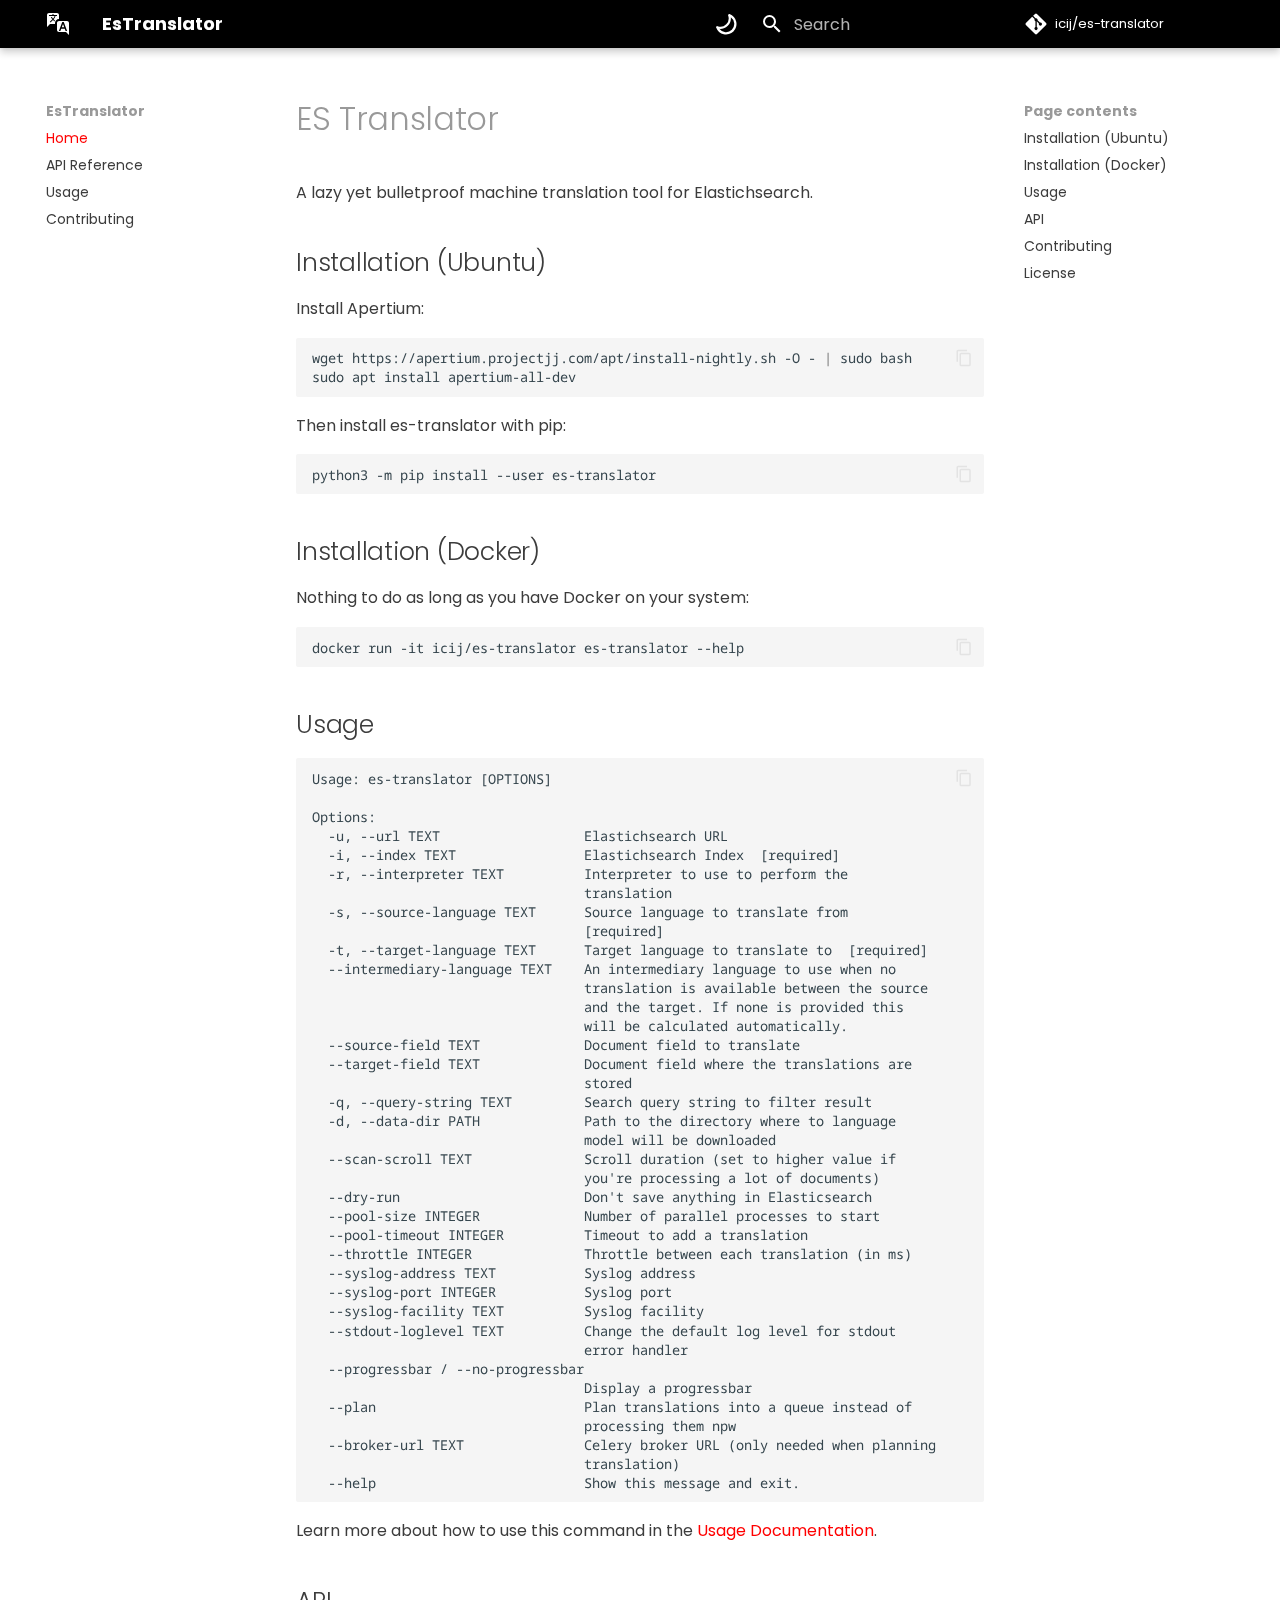
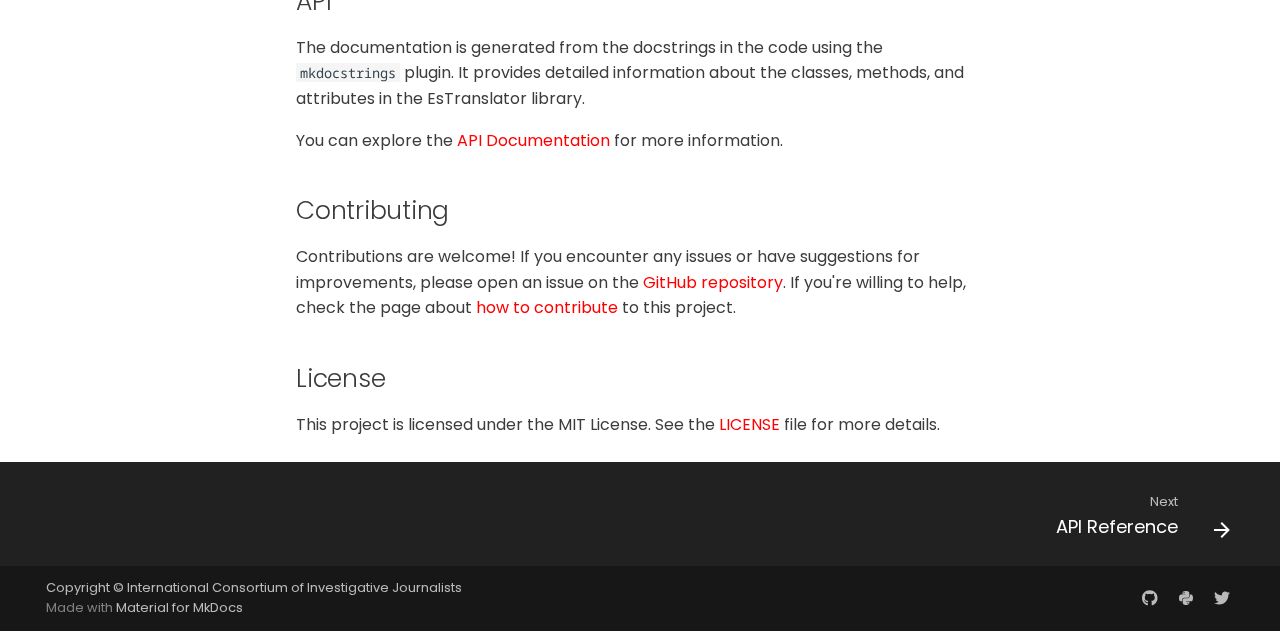
==== commit 31ede7d1: "Deployed 3ff2c59 with MkDocs version: 1.4.3" ====
--- a/index.html
+++ b/index.html
@@ -1,7 +1,7 @@
 <!doctype html><html lang=en class=no-js> <head><meta charset=utf-8><meta name=viewport content="width=device-width,initial-scale=1"><meta name=description content="A lazy yet bulletproof machine translation tool for Elastichsearch."><link href=api/ rel=next><link rel=icon href=.><meta name=generator content="mkdocs-1.4.3, mkdocs-material-9.1.16"><title>EsTranslator</title><link rel=stylesheet href=assets/stylesheets/main.26e3688c.min.css><link rel=stylesheet href=assets/stylesheets/palette.ecc896b0.min.css><link rel=preconnect href=https://fonts.gstatic.com crossorigin><link rel=stylesheet href="https://fonts.googleapis.com/css?family=Poppins:300,300i,400,400i,700,700i%7CNoto+Sans+Mono:400,400i,700,700i&display=fallback"><style>:root{--md-text-font:"Poppins";--md-code-font:"Noto Sans Mono"}</style><link rel=stylesheet href=assets/_mkdocstrings.css><link rel=stylesheet href=stylesheets/extra.css><script>__md_scope=new URL(".",location),__md_hash=e=>[...e].reduce((e,_)=>(e<<5)-e+_.charCodeAt(0),0),__md_get=(e,_=localStorage,t=__md_scope)=>JSON.parse(_.getItem(t.pathname+"."+e)),__md_set=(e,_,t=localStorage,a=__md_scope)=>{try{t.setItem(a.pathname+"."+e,JSON.stringify(_))}catch(e){}}</script><meta property=og:type content=website><meta property=og:title content=Home><meta property=og:description content="A lazy yet bulletproof machine translation tool for Elastichsearch."><meta property=og:image content=./assets/images/social/index.png><meta property=og:image:type content=image/png><meta property=og:image:width content=1200><meta property=og:image:height content=630><meta property=og:url content=None><meta name=twitter:card content=summary_large_image><meta name=twitter:title content=Home><meta name=twitter:description content="A lazy yet bulletproof machine translation tool for Elastichsearch."><meta name=twitter:image content=./assets/images/social/index.png></head> <body dir=ltr data-md-color-scheme=icij-light data-md-color-primary=indigo data-md-color-accent=indigo> <script>var palette=__md_get("__palette");if(palette&&"object"==typeof palette.color)for(var key of Object.keys(palette.color))document.body.setAttribute("data-md-color-"+key,palette.color[key])</script> <input class=md-toggle data-md-toggle=drawer type=checkbox id=__drawer autocomplete=off> <input class=md-toggle data-md-toggle=search type=checkbox id=__search autocomplete=off> <label class=md-overlay for=__drawer></label> <div data-md-component=skip> <a href=#es-translator class=md-skip> Skip to content </a> </div> <div data-md-component=announce> </div> <header class="md-header md-header--shadow" data-md-component=header> <nav class="md-header__inner md-grid" aria-label=Header> <a href=. title=EsTranslator class="md-header__button md-logo" aria-label=EsTranslator data-md-component=logo> <svg xmlns=http://www.w3.org/2000/svg viewbox="0 0 24 24"><path d="M11 1H3c-1.1 0-2 .9-2 2v12l3-3h5v-1c0-2.2 1.79-4 4-4V3c0-1.1-.9-2-2-2m0 3H9.5c-.34 1.19-.96 2.3-1.82 3.26l-.02.02 1.26 1.25-.37 1.01L7 8l-2.5 2.5-.69-.73 2.53-2.49A8.58 8.58 0 0 1 4.86 5h.99c.31.6.69 1.17 1.15 1.68A7.69 7.69 0 0 0 8.57 4H3V3h3.5V2h1v1H11v1m10 5h-8c-1.1 0-2 .9-2 2v7c0 1.1.9 2 2 2h7l3 3V11c0-1.1-.9-2-2-2m-1.37 10-.85-2.25h-3.56L14.38 19h-1.5l3.37-9h1.5l3.38 9h-1.5M17 12l1.22 3.25h-2.43L17 12Z"/></svg> </a> <label class="md-header__button md-icon" for=__drawer> <svg xmlns=http://www.w3.org/2000/svg viewbox="0 0 24 24"><path d="M3 6h18v2H3V6m0 5h18v2H3v-2m0 5h18v2H3v-2Z"/></svg> </label> <div class=md-header__title data-md-component=header-title> <div class=md-header__ellipsis> <div class=md-header__topic> <span class=md-ellipsis> EsTranslator </span> </div> <div class=md-header__topic data-md-component=header-topic> <span class=md-ellipsis> Home </span> </div> </div> </div> <form class=md-header__option data-md-component=palette> <input class=md-option data-md-color-media="(prefers-color-scheme: light)" data-md-color-scheme=icij-light data-md-color-primary=indigo data-md-color-accent=indigo aria-label="Switch to dark theme" type=radio name=__palette id=__palette_1> <label class="md-header__button md-icon" title="Switch to dark theme" for=__palette_2 hidden> <svg xmlns=http://www.w3.org/2000/svg viewbox="0 0 16 16"><path d="M9.598 1.591a.749.749 0 0 1 .785-.175 7.001 7.001 0 1 1-8.967 8.967.75.75 0 0 1 .961-.96 5.5 5.5 0 0 0 7.046-7.046.75.75 0 0 1 .175-.786Zm1.616 1.945a7 7 0 0 1-7.678 7.678 5.499 5.499 0 1 0 7.678-7.678Z"/></svg> </label> <input class=md-option data-md-color-media="(prefers-color-scheme: dark)" data-md-color-scheme=icij-dark data-md-color-primary=indigo data-md-color-accent=indigo aria-label="Switch to light theme" type=radio name=__palette id=__palette_2> <label class="md-header__button md-icon" title="Switch to light theme" for=__palette_1 hidden> <svg xmlns=http://www.w3.org/2000/svg viewbox="0 0 16 16"><path d="M8 12a4 4 0 1 1 0-8 4 4 0 0 1 0 8Zm0-1.5a2.5 2.5 0 1 0 0-5 2.5 2.5 0 0 0 0 5Zm5.657-8.157a.75.75 0 0 1 0 1.061l-1.061 1.06a.749.749 0 0 1-1.275-.326.749.749 0 0 1 .215-.734l1.06-1.06a.75.75 0 0 1 1.06 0Zm-9.193 9.193a.75.75 0 0 1 0 1.06l-1.06 1.061a.75.75 0 1 1-1.061-1.06l1.06-1.061a.75.75 0 0 1 1.061 0ZM8 0a.75.75 0 0 1 .75.75v1.5a.75.75 0 0 1-1.5 0V.75A.75.75 0 0 1 8 0ZM3 8a.75.75 0 0 1-.75.75H.75a.75.75 0 0 1 0-1.5h1.5A.75.75 0 0 1 3 8Zm13 0a.75.75 0 0 1-.75.75h-1.5a.75.75 0 0 1 0-1.5h1.5A.75.75 0 0 1 16 8Zm-8 5a.75.75 0 0 1 .75.75v1.5a.75.75 0 0 1-1.5 0v-1.5A.75.75 0 0 1 8 13Zm3.536-1.464a.75.75 0 0 1 1.06 0l1.061 1.06a.75.75 0 0 1-1.06 1.061l-1.061-1.06a.75.75 0 0 1 0-1.061ZM2.343 2.343a.75.75 0 0 1 1.061 0l1.06 1.061a.751.751 0 0 1-.018 1.042.751.751 0 0 1-1.042.018l-1.06-1.06a.75.75 0 0 1 0-1.06Z"/></svg> </label> </form> <label class="md-header__button md-icon" for=__search> <svg xmlns=http://www.w3.org/2000/svg viewbox="0 0 24 24"><path d="M9.5 3A6.5 6.5 0 0 1 16 9.5c0 1.61-.59 3.09-1.56 4.23l.27.27h.79l5 5-1.5 1.5-5-5v-.79l-.27-.27A6.516 6.516 0 0 1 9.5 16 6.5 6.5 0 0 1 3 9.5 6.5 6.5 0 0 1 9.5 3m0 2C7 5 5 7 5 9.5S7 14 9.5 14 14 12 14 9.5 12 5 9.5 5Z"/></svg> </label> <div class=md-search data-md-component=search role=dialog> <label class=md-search__overlay for=__search></label> <div class=md-search__inner role=search> <form class=md-search__form name=search> <input type=text class=md-search__input name=query aria-label=Search placeholder=Search autocapitalize=off autocorrect=off autocomplete=off spellcheck=false data-md-component=search-query required> <label class="md-search__icon md-icon" for=__search> <svg xmlns=http://www.w3.org/2000/svg viewbox="0 0 24 24"><path d="M9.5 3A6.5 6.5 0 0 1 16 9.5c0 1.61-.59 3.09-1.56 4.23l.27.27h.79l5 5-1.5 1.5-5-5v-.79l-.27-.27A6.516 6.516 0 0 1 9.5 16 6.5 6.5 0 0 1 3 9.5 6.5 6.5 0 0 1 9.5 3m0 2C7 5 5 7 5 9.5S7 14 9.5 14 14 12 14 9.5 12 5 9.5 5Z"/></svg> <svg xmlns=http://www.w3.org/2000/svg viewbox="0 0 24 24"><path d="M20 11v2H8l5.5 5.5-1.42 1.42L4.16 12l7.92-7.92L13.5 5.5 8 11h12Z"/></svg> </label> <nav class=md-search__options aria-label=Search> <a href=javascript:void(0) class="md-search__icon md-icon" title=Share aria-label=Share data-clipboard data-clipboard-text data-md-component=search-share tabindex=-1> <svg xmlns=http://www.w3.org/2000/svg viewbox="0 0 24 24"><path d="M18 16.08c-.76 0-1.44.3-1.96.77L8.91 12.7c.05-.23.09-.46.09-.7 0-.24-.04-.47-.09-.7l7.05-4.11c.54.5 1.25.81 2.04.81a3 3 0 0 0 3-3 3 3 0 0 0-3-3 3 3 0 0 0-3 3c0 .24.04.47.09.7L8.04 9.81C7.5 9.31 6.79 9 6 9a3 3 0 0 0-3 3 3 3 0 0 0 3 3c.79 0 1.5-.31 2.04-.81l7.12 4.15c-.05.21-.08.43-.08.66 0 1.61 1.31 2.91 2.92 2.91 1.61 0 2.92-1.3 2.92-2.91A2.92 2.92 0 0 0 18 16.08Z"/></svg> </a> <button type=reset class="md-search__icon md-icon" title=Clear aria-label=Clear tabindex=-1> <svg xmlns=http://www.w3.org/2000/svg viewbox="0 0 24 24"><path d="M19 6.41 17.59 5 12 10.59 6.41 5 5 6.41 10.59 12 5 17.59 6.41 19 12 13.41 17.59 19 19 17.59 13.41 12 19 6.41Z"/></svg> </button> </nav> <div class=md-search__suggest data-md-component=search-suggest></div> </form> <div class=md-search__output> <div class=md-search__scrollwrap data-md-scrollfix> <div class=md-search-result data-md-component=search-result> <div class=md-search-result__meta> Initializing search </div> <ol class=md-search-result__list role=presentation></ol> </div> </div> </div> </div> </div> <div class=md-header__source> <a href=https://github.com/icij/es-translator title="Go to repository" class=md-source data-md-component=source> <div class="md-source__icon md-icon"> <svg xmlns=http://www.w3.org/2000/svg viewbox="0 0 448 512"><!-- Font Awesome Free 6.4.0 by @fontawesome - https://fontawesome.com License - https://fontawesome.com/license/free (Icons: CC BY 4.0, Fonts: SIL OFL 1.1, Code: MIT License) Copyright 2023 Fonticons, Inc.--><path d="M439.55 236.05 244 40.45a28.87 28.87 0 0 0-40.81 0l-40.66 40.63 51.52 51.52c27.06-9.14 52.68 16.77 43.39 43.68l49.66 49.66c34.23-11.8 61.18 31 35.47 56.69-26.49 26.49-70.21-2.87-56-37.34L240.22 199v121.85c25.3 12.54 22.26 41.85 9.08 55a34.34 34.34 0 0 1-48.55 0c-17.57-17.6-11.07-46.91 11.25-56v-123c-20.8-8.51-24.6-30.74-18.64-45L142.57 101 8.45 235.14a28.86 28.86 0 0 0 0 40.81l195.61 195.6a28.86 28.86 0 0 0 40.8 0l194.69-194.69a28.86 28.86 0 0 0 0-40.81z"/></svg> </div> <div class=md-source__repository> icij/es-translator </div> </a> </div> </nav> </header> <div class=md-container data-md-component=container> <main class=md-main data-md-component=main> <div class="md-main__inner md-grid"> <div class="md-sidebar md-sidebar--primary" data-md-component=sidebar data-md-type=navigation> <div class=md-sidebar__scrollwrap> <div class=md-sidebar__inner> <nav class="md-nav md-nav--primary" aria-label=Navigation data-md-level=0> <label class=md-nav__title for=__drawer> <a href=. title=EsTranslator class="md-nav__button md-logo" aria-label=EsTranslator data-md-component=logo> <svg xmlns=http://www.w3.org/2000/svg viewbox="0 0 24 24"><path d="M11 1H3c-1.1 0-2 .9-2 2v12l3-3h5v-1c0-2.2 1.79-4 4-4V3c0-1.1-.9-2-2-2m0 3H9.5c-.34 1.19-.96 2.3-1.82 3.26l-.02.02 1.26 1.25-.37 1.01L7 8l-2.5 2.5-.69-.73 2.53-2.49A8.58 8.58 0 0 1 4.86 5h.99c.31.6.69 1.17 1.15 1.68A7.69 7.69 0 0 0 8.57 4H3V3h3.5V2h1v1H11v1m10 5h-8c-1.1 0-2 .9-2 2v7c0 1.1.9 2 2 2h7l3 3V11c0-1.1-.9-2-2-2m-1.37 10-.85-2.25h-3.56L14.38 19h-1.5l3.37-9h1.5l3.38 9h-1.5M17 12l1.22 3.25h-2.43L17 12Z"/></svg> </a> EsTranslator </label> <div class=md-nav__source> <a href=https://github.com/icij/es-translator title="Go to repository" class=md-source data-md-component=source> <div class="md-source__icon md-icon"> <svg xmlns=http://www.w3.org/2000/svg viewbox="0 0 448 512"><!-- Font Awesome Free 6.4.0 by @fontawesome - https://fontawesome.com License - https://fontawesome.com/license/free (Icons: CC BY 4.0, Fonts: SIL OFL 1.1, Code: MIT License) Copyright 2023 Fonticons, Inc.--><path d="M439.55 236.05 244 40.45a28.87 28.87 0 0 0-40.81 0l-40.66 40.63 51.52 51.52c27.06-9.14 52.68 16.77 43.39 43.68l49.66 49.66c34.23-11.8 61.18 31 35.47 56.69-26.49 26.49-70.21-2.87-56-37.34L240.22 199v121.85c25.3 12.54 22.26 41.85 9.08 55a34.34 34.34 0 0 1-48.55 0c-17.57-17.6-11.07-46.91 11.25-56v-123c-20.8-8.51-24.6-30.74-18.64-45L142.57 101 8.45 235.14a28.86 28.86 0 0 0 0 40.81l195.61 195.6a28.86 28.86 0 0 0 40.8 0l194.69-194.69a28.86 28.86 0 0 0 0-40.81z"/></svg> </div> <div class=md-source__repository> icij/es-translator </div> </a> </div> <ul class=md-nav__list data-md-scrollfix> <li class="md-nav__item md-nav__item--active"> <input class="md-nav__toggle md-toggle" type=checkbox id=__toc> <label class="md-nav__link md-nav__link--active" for=__toc> Home <span class="md-nav__icon md-icon"></span> </label> <a href=. class="md-nav__link md-nav__link--active"> Home </a> <nav class="md-nav md-nav--secondary" aria-label="Page contents"> <label class=md-nav__title for=__toc> <span class="md-nav__icon md-icon"></span> Page contents </label> <ul class=md-nav__list data-md-component=toc data-md-scrollfix> <li class=md-nav__item> <a href=#installation-ubuntu class=md-nav__link> Installation (Ubuntu) </a> </li> <li class=md-nav__item> <a href=#installation-docker class=md-nav__link> Installation (Docker) </a> </li> <li class=md-nav__item> <a href=#usage class=md-nav__link> Usage </a> </li> <li class=md-nav__item> <a href=#api class=md-nav__link> API </a> </li> <li class=md-nav__item> <a href=#contributing class=md-nav__link> Contributing </a> </li> <li class=md-nav__item> <a href=#license class=md-nav__link> License </a> </li> </ul> </nav> </li> <li class=md-nav__item> <a href=api/ class=md-nav__link> API Reference </a> </li> <li class=md-nav__item> <a href=usage/ class=md-nav__link> Usage </a> </li> <li class=md-nav__item> <a href=contributing/ class=md-nav__link> Contributing </a> </li> </ul> </nav> </div> </div> </div> <div class="md-sidebar md-sidebar--secondary" data-md-component=sidebar data-md-type=toc> <div class=md-sidebar__scrollwrap> <div class=md-sidebar__inner> <nav class="md-nav md-nav--secondary" aria-label="Page contents"> <label class=md-nav__title for=__toc> <span class="md-nav__icon md-icon"></span> Page contents </label> <ul class=md-nav__list data-md-component=toc data-md-scrollfix> <li class=md-nav__item> <a href=#installation-ubuntu class=md-nav__link> Installation (Ubuntu) </a> </li> <li class=md-nav__item> <a href=#installation-docker class=md-nav__link> Installation (Docker) </a> </li> <li class=md-nav__item> <a href=#usage class=md-nav__link> Usage </a> </li> <li class=md-nav__item> <a href=#api class=md-nav__link> API </a> </li> <li class=md-nav__item> <a href=#contributing class=md-nav__link> Contributing </a> </li> <li class=md-nav__item> <a href=#license class=md-nav__link> License </a> </li> </ul> </nav> </div> </div> </div> <div class=md-content data-md-component=content> <article class="md-content__inner md-typeset"> <h1 id=es-translator>ES Translator <a href=https://github.com/ICIJ/es-translator/actions><img alt src=https://img.shields.io/github/actions/workflow/status/icij/es-translator/main.yml></a> <a href=https://pypi.org/project/es-translator/ ><img alt src=https://img.shields.io/pypi/pyversions/es-translator></a><a class=headerlink href=#es-translator title="Permanent link">&para;</a></h1> <p>A lazy yet bulletproof machine translation tool for Elastichsearch.</p> <h2 id=installation-ubuntu>Installation (Ubuntu)<a class=headerlink href=#installation-ubuntu title="Permanent link">&para;</a></h2> <p>Install Apertium:</p> <div class=highlight><pre><span></span><code>wget<span class=w> </span>https://apertium.projectjj.com/apt/install-nightly.sh<span class=w> </span>-O<span class=w> </span>-<span class=w> </span><span class=p>|</span><span class=w> </span>sudo<span class=w> </span>bash
 sudo<span class=w> </span>apt<span class=w> </span>install<span class=w> </span>apertium-all-dev
 </code></pre></div> <p>Then install es-translator with pip:</p> <div class=highlight><pre><span></span><code>python3<span class=w> </span>-m<span class=w> </span>pip<span class=w> </span>install<span class=w> </span>--user<span class=w> </span>es-translator
-</code></pre></div> <h2 id=installation-docker>Installation (Docker)<a class=headerlink href=#installation-docker title="Permanent link">&para;</a></h2> <p>Nothing to do as long as you have Docker on your system:</p> <div class=highlight><pre><span></span><code>docker run -it icij/es-translator poetry run es-translator --help
+</code></pre></div> <h2 id=installation-docker>Installation (Docker)<a class=headerlink href=#installation-docker title="Permanent link">&para;</a></h2> <p>Nothing to do as long as you have Docker on your system:</p> <div class=highlight><pre><span></span><code>docker run -it icij/es-translator es-translator --help
 </code></pre></div> <h2 id=usage>Usage<a class=headerlink href=#usage title="Permanent link">&para;</a></h2> <div class=highlight><pre><span></span><code>Usage: es-translator [OPTIONS]
 
 Options:
